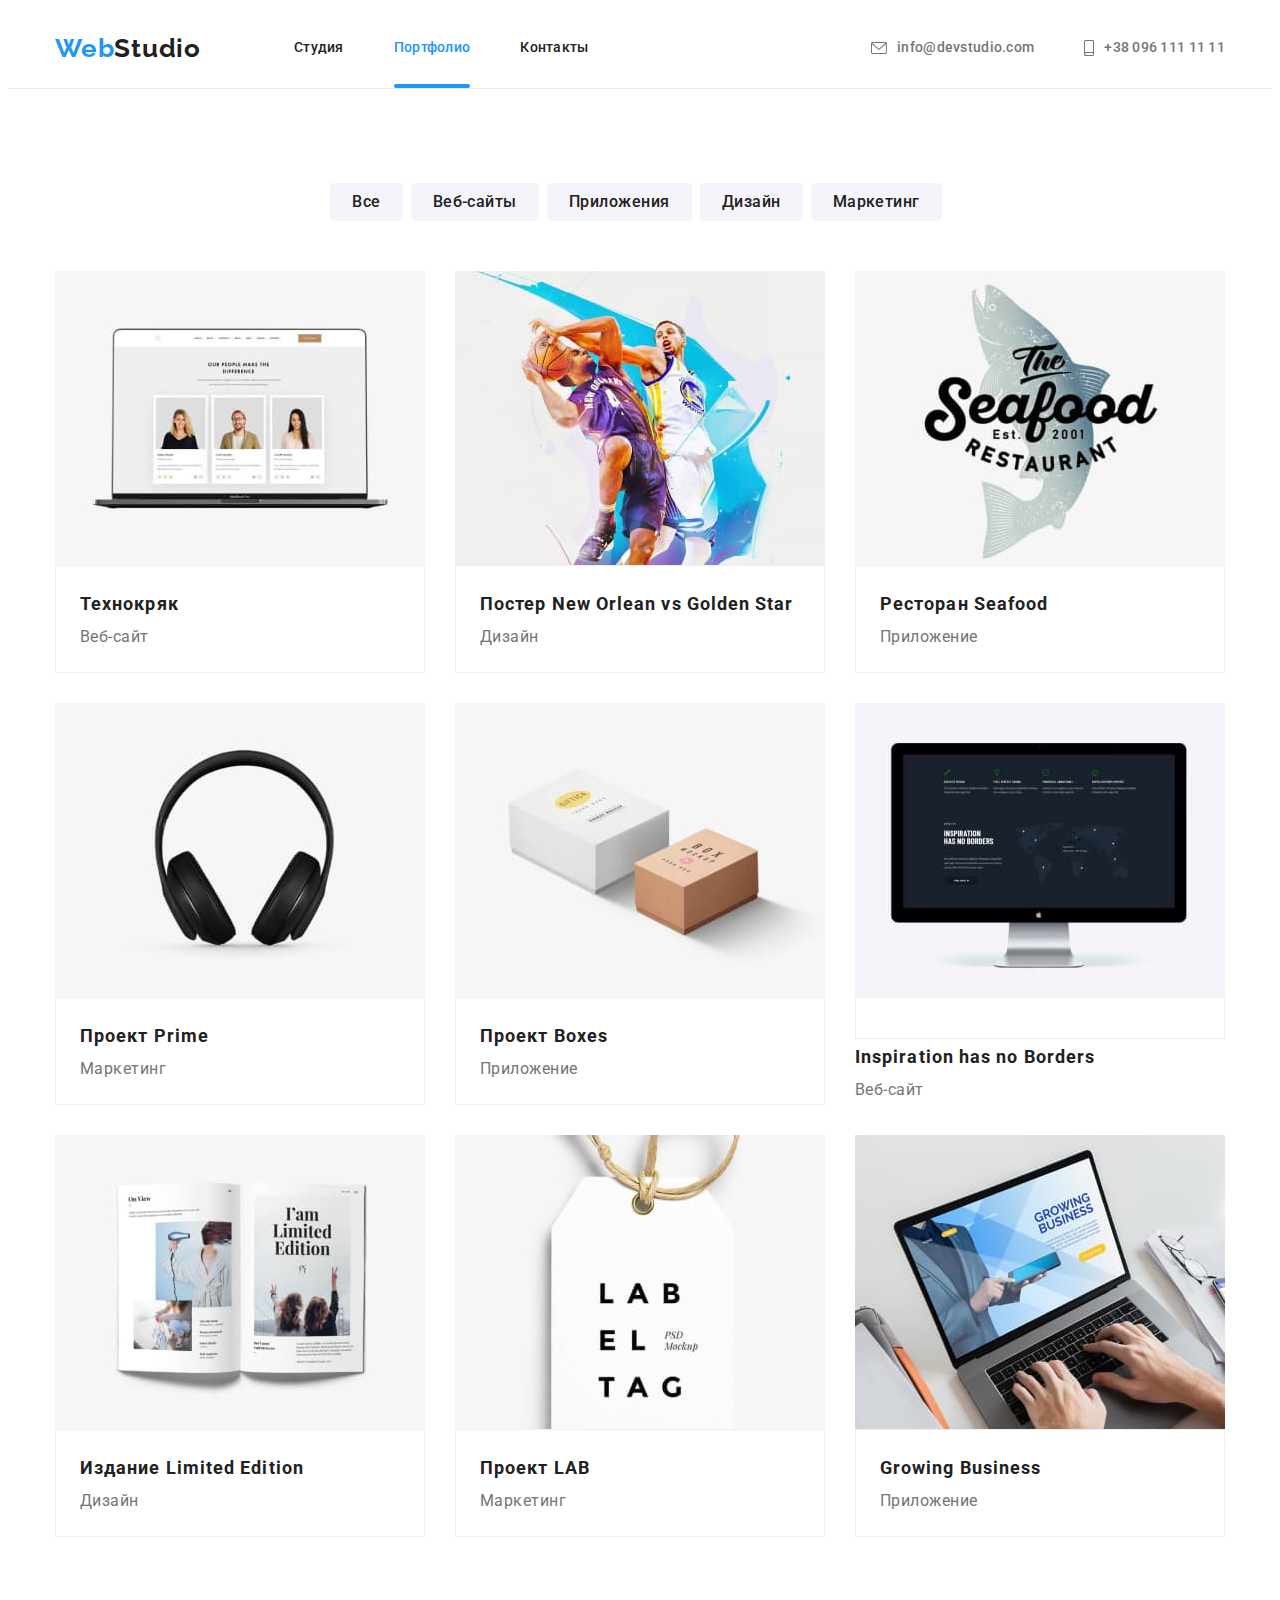
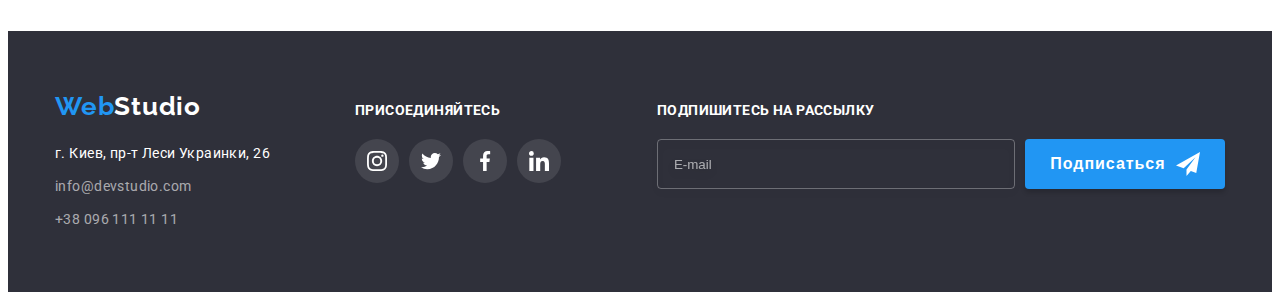
==== portfolio.html @ e2bab373 "Ht 7 created" ====
<!DOCTYPE html>
<html lang="ru">
  <head>
    <meta charset="UTF-8" />
    <meta http-equiv="X-UA-Compatible" content="IE=edge" />
    <meta name="viewport" content="width=device-width, initial-scale=1.0" />
    <link rel="preconnect" href="https://fonts.googleapis.com" />
    <link rel="preconnect" href="https://fonts.gstatic.com" crossorigin />
    <link rel="preconnect" href="https://fonts.googleapis.com">
    <link rel="preconnect" href="https://fonts.gstatic.com" crossorigin>
    <link href="https://fonts.googleapis.com/css2?family=Raleway:wght@400;700&family=Roboto:wght@400;500;700;900&display=swap" rel="stylesheet"
        />
    <title>Студия</title>
    <link rel="stylesheet" href="./css/styles.css">
  </head>

  <body>
  <!-- Header section -->
  <header class="header">
    <div class="container header-nav">
    <a href="/" lang="en" class="header-logo link"><span class="accent-text">Web</span>Studio</a>
    <nav> 
      <ul class="list nav-list">
        <li class="item"><a href="./index.html" class="link header-link">Студия</a></li>
        <li class="item"><a href="" class="link header-link current">Портфолио</a></li>
        <li class="item"><a href="" class="link header-link">Контакты</a></li>
      </ul>
    </nav>

    <ul class="list contact-list">
      <li class="item"><a href="mailto:info@devstudio.com" class="link tel-link">
        <svg class="contact-icon" width="16" height="12">
          <use href="./images/icons.svg#icon-envelope"></use>
        </svg>
        info@devstudio.com</a></li>
      <li class="item"><a href="tel:+380961111111" class="link tel-link">
        <svg class="contact-icon" width="10" height="16">
          <use href="./images/icons.svg#icon-smartphone"></use>
        </svg>  
        +38 096 111 11 11</a></li>
    </ul>
  </div>
  </header>


    <main>
 
    <!-- Projects section -->
    <section class="portfolio-section">
            
      <h2 class="visually-hidden">Projects</h2>  
      
      <div class="container buttons-container">
        <ul class="list buttons-list">
            <li><button type="button" class="btn filter-button">Все</button></li>
            <li><button type="button" class="btn filter-button">Веб-сайты</button></li>
            <li><button type="button" class="btn filter-button">Приложения</button></li>
            <li><button type="button" class="btn filter-button">Дизайн</button></li>
            <li><button type="button" class="btn filter-button">Маркетинг</button></li>
        </ul>
      </div>


    <div class="container projects-container">
        <ul class="list projects-list">

            <li class="project-item">
              <div class="project-cover-wrap">
                <img
                src="./images/img1-port.jpg"
                alt="Веб-сайт"
                width="370"/>
                <p class="project-cover-text">
                Ресурс предлагает комплексные предложения с разным уровнем функционала и сервисов. Все это позволит посетителю получить исчерпывающие сведения о компании или частном лице.
                </p>
              </div>
              <div class="project-text">
                <h3 class="project-name">Технокряк</h3>
                <p class="project-type">Веб-сайт</p>
              </div>
            </li>

            <li class="project-item">
              <div class="project-cover-wrap">
                <img
                src="./images/img2-port.jpg"
                alt="Дизайн"
                width="370"/>
                <p class="project-cover-text">
                  Ресурс предлагает комплексные предложения с разным уровнем функционала и сервисов. Все это позволит посетителю получить исчерпывающие сведения о компании или частном лице.
                  </p>
                </div>
                <div class="project-text">
                  <h3 class="project-name">Постер New Orlean vs Golden Star</h3>
                  <p class="project-type">Дизайн</p>
                </div>
              </li>


            <li class="project-item">
              <div class="project-cover-wrap">
                <img
                src="./images/img3-port.jpg"
                alt="Приложение"
                width="370"/>
                <p class="project-cover-text">
                  Ресурс предлагает комплексные предложения с разным уровнем функционала и сервисов. Все это позволит посетителю получить исчерпывающие сведения о компании или частном лице.
                  </p>
                </div>
                <div class="project-text">
                  <h3 class="project-name">Ресторан Seafood</h3>
                  <p class="project-type">Приложение</p>
                </div>
                
            </li>
            <li class="project-item">
              <div class="project-cover-wrap">
                <img
                src="./images/img4-port.jpg"
                alt="Маркетинг"
                width="370"/>
                <p class="project-cover-text">
                  Ресурс предлагает комплексные предложения с разным уровнем функционала и сервисов. Все это позволит посетителю получить исчерпывающие сведения о компании или частном лице.
                  </p>
                </div>
                <div class="project-text">
                  <h3 class="project-name">Проект Prime</h3>
                  <p class="project-type">Маркетинг</p>
                </div>
                
            </li>
            <li class="project-item">
              <div class="project-cover-wrap">
                <img
                src="./images/img5-port.jpg"
                alt="Приложение"
                width="370"/>
                <p class="project-cover-text">
                  Ресурс предлагает комплексные предложения с разным уровнем функционала и сервисов. Все это позволит посетителю получить исчерпывающие сведения о компании или частном лице.
                  </p>
                </div>
                <div class="project-text">
                  <h3 class="project-name">Проект Boxes</h3>
                  <p class="project-type">Приложение</p>
                </div>
                
            </li>

            <li class="project-item">
              <div class="project-cover-wrap">
                <img
                src="./images/img6-port.jpg"
                alt="Веб-сайт"
                width="370"/><div class="project-text">
                  <p class="project-cover-text">
                    Ресурс предлагает комплексные предложения с разным уровнем функционала и сервисов. Все это позволит посетителю получить исчерпывающие сведения о компании или частном лице.
                    </p>
                  </div>
                  <h3 class="project-name">Inspiration has no Borders</h3>
                  <p class="project-type">Веб-сайт</p>
                </div>
              
            </li>

            <li class="project-item">
              <div class="project-cover-wrap">
                <img
                src="./images/img7-port.jpg"
                alt="Дизайн"
                width="370"/>
                <p class="project-cover-text">
                  Ресурс предлагает комплексные предложения с разным уровнем функционала и сервисов. Все это позволит посетителю получить исчерпывающие сведения о компании или частном лице.
                  </p>
                </div>
                <div class="project-text">
                  <h3 class="project-name">Издание Limited Edition</h3>
                  <p class="project-type">Дизайн</p>
                </div>
               
            </li>

            <li class="project-item">
              <div class="project-cover-wrap">
                <img
                src="./images/img8-port.jpg"
                alt="Маркетинг"
                width="370"/>
                <p class="project-cover-text">
                  Ресурс предлагает комплексные предложения с разным уровнем функционала и сервисов. Все это позволит посетителю получить исчерпывающие сведения о компании или частном лице.
                  </p>
                </div>
                <div class="project-text">
                  <h3 class="project-name">Проект LAB</h3>
                  <p class="project-type">Маркетинг</p>
                </div>
                
            </li>

            <li class="project-item">
              <div class="project-cover-wrap">
                <img
                src="./images/img9-port.jpg"
                alt="Приложение"
                width="370"/>
                <p class="project-cover-text">
                  Ресурс предлагает комплексные предложения с разным уровнем функционала и сервисов. Все это позволит посетителю получить исчерпывающие сведения о компании или частном лице.
                  </p>
                </div>
                <div class="project-text">
                  <h3 class="project-name">Growing Business</h3>
                  <p class="project-type">Приложение</p>
                </div>
            </li>
        </ul>
      </div>

    </section>

    </main>

    <!-- Footer section -->
     
    <footer class="footer-section">
      <div class="container footer-container">

        <div class="footer-address">
          <a href="/" lang="en" class="footer-logo link"><span class="accent-text">Web</span>Studio</a>
          <address>
            <ul class="list">
              <li class="address-item">
                <a class="link"
                  href="https://goo.gl/maps/KtKULsSCK2TDFwCBA"
                  target="_blank"
                  rel="noopener noreferrer"
                  >г. Киев, пр-т Леси Украинки, 26</a
                >
              </li>
              <li class="address-item"><a class="link address-link" href="mailto:info@devstudio.com">info@devstudio.com</a></li>
              <li class="address-item"><a class="link address-link" href="tel:+380961111111">+38 096 111 11 11</a></li>
            </ul>
          </address>
        </div>

        <div class="footer-join">
          <h3 class="footer-small-title">присоединяйтесь</h3>
          <ul class="footer-soc-list list">
            <li class="footer-soc-item">
              <a class="footer-soc-link link" href="">
                <svg class="footer-soc-icon" width="20" height="20">
                  <use href="./images/icons.svg#icon-instagram-2"></use>
                </svg>
              </a>
            </li>

            <li class="footer-soc-item">
              <a class="footer-soc-link link" href="">
                <svg class="footer-soc-icon" width="20" height="20">
                  <use href="./images/icons.svg#icon-twitter-1"></use>
                </svg>
              </a>
            </li>

            <li class="footer-soc-item">
              <a class="footer-soc-link link" href="">
                <svg class="footer-soc-icon" width="20" height="20">
                  <use href="./images/icons.svg#icon-facebook-1"></use>
                </svg>
              </a>
            </li>

            <li class="footer-soc-item">
              <a class="footer-soc-link link" href="">
                <svg class="footer-soc-icon" width="20" height="20">
                  <use href="./images/icons.svg#icon-linkedin-1"></use>
                </svg>
              </a>
            </li>
          </ul>
        </div>

        <div class="footer-signup">
          <h3 class="footer-small-title">Подпишитесь на рассылку</h3>
          <div class="signup-block">
            <input type="email" name="email" class="signup-input" placeholder="E-mail"/>
            <button type="submit" class="signup-button btn">
              <span>Подписаться</span>
              <svg class="footer-send-icon" width="24" height="24">
                <use href="./images/icons.svg#icon-icon-send"></use>
              </svg>
            </button>
          </div>

        </div>
      </div>
    </footer>

  </body>
  
</html>
---- css/styles.css ----
:root {
  --primary-text-color: #757575;
  --primary-title-color: #212121;
  --accent-color: #2196f3;
  --accent-secondary-color: #188CE8;
  --white-color: #FFFFFF;
  --background-gray-color: #f5f4fa;
  --background-dark-color: #2f303a;
  --icons-color: #AFB1B8;
}

html {box-sizing: border-box;}

*, *::before, *::after {box-sizing: inherit;}

p,
h1,
h2,
h3,
h4,
h5,
h6 {
  margin: 0;
}

ul {
  margin: 0;
  padding-left: 0;
}

img {
  display: block;
  max-width: 100%;
  height: auto;
}

body {color: var(--primary-text-color);
      font-family: Roboto, sans-serif;}


.list {
  margin: 0;
  padding: 0;
  list-style: none;
}

.link {text-decoration: none;}

.btn {
  cursor: pointer;
  border: none;
}

.container {
  display: block;
  width: 1200px;
  padding-left: 15px;
  padding-right: 15px;
  margin: 0 auto;
 
}


/* Header section */

.header {
  display: flex;
  background-color: var(--white-color);
  padding-top: 0;
  padding-bottom: 0;
  align-items: center;
  border-bottom: 1px solid #ececec;

}

.header-logo {
  margin-right: 93px;
  font-family: 'Raleway', sans-serif;
  font-weight: 700;
  font-size: 26px;
  line-height: 1.19;
  letter-spacing: 0.03em;
  color: var(--primary-title-color);
}

.accent-text {
  color: var(--accent-color);
}

.header .container {
  display: flex;
  align-items: center;
  padding: 0 auto;
  ;
}

.nav-list, .contact-list {
  display: flex}

.nav-list .item:not(:last-child)  {
  margin-right: 50px;
}

.nav-list .link {
  display: block;
  padding-top: 32px;
  padding-bottom: 32px;
}

.contact-list .item:not(:last-child) {
  margin-right: 50px;
}

.contact-list {
  margin-left: auto;
}

.header-link,
.tel-link {

  font-weight: 500;
  font-size: 14px;
  line-height: 1.14;
  letter-spacing: 0.02em;
  transition: color 250ms cubic-bezier(0.4, 0, 0.2, 1);
}

.header-link {
  color: var(--primary-title-color)
}

.current {
  color: var(--accent-color);
  position: relative;
}

.current::after {
  content: '';
  position: absolute;
  left: 0;
  bottom: 0;
  display: block;
  width: 100%;
  height: 4px;
  border-radius: 2px;
  background-color: var(--accent-color);

}

.tel-link {
  display: flex;
  color: var(--primary-text-color);
  align-items: center;
  }


.contact-icon {
  margin-right: 10px;
  fill: currentColor;
}

.header-link:hover,
.header-link:focus,
.tel-link:hover,
.tel-link:focus {
  color: var(--accent-color);
  fill: var(--accent-color);
  }


/* Hero section */

.hero-section {
  display: block;
  align-items: center;
  height: 600px;
  margin: 0 auto;

}

.hero-container {
  padding-top: 200px;
  padding-bottom: 200px;
  text-align: center;
  margin: 0 auto;
  max-width: 1600px;
  height: 600px;
  background-color: var(--background-dark-color);
  background-image: linear-gradient(to right, rgba(47, 48, 58, 0.4), rgba(47, 48, 58, 0.4)), url("../images/img-hero.jpg");
  background-position: center;
  background-repeat: no-repeat;
  background-size: cover;
 }

.hero-title {
  display: inline-block;
  width: 696px;
  height: 120px;
  font-weight: 900;
  font-size: 44px;
  line-height: 1.36;
  text-align: center;
  letter-spacing: 0.06em;
  text-transform: uppercase;
  color: var(--white-color);
    }

.hero-button {
  display: block;
  border-radius: 4px;
  height: 50px;
  width: 200px;
  align-items: center;
  text-align: center;
  margin-top: 30px;
  margin-left: auto;
  margin-right: auto;
  font-family: inherit;
  font-weight: 700;
  font-size: 16px;
  line-height: 1.88;
  letter-spacing: 0.06em;
  color: var(--white-color);
  background-color: var(--accent-color);
  transition: background-color 300ms cubic-bezier(0.4, 0, 0.2, 1);
}

.hero-button:hover,
.hero-button:focus {
  background-color: var(--accent-secondary-color);
}

/* Features section */

.features-section {
  padding-top: 94px;
  padding-bottom: 94px;
}

.visually-hidden {
  position: absolute;
  white-space: nowrap;
  width: 1px;
  height: 1px;
  overflow: hidden;
  border: 0;
  padding: 0;
  clip: rect(0 0 0 0);
  clip-path: inset(50%);
  margin: -1px;
}

         
.features-list {
  display: flex;
  }

.features-item {
  display: block;
  width: 270px;
  padding: 0;
}

.features-item:not(:last-child) {
  margin-right: 30px;}

  .features-icon-frame {
    display: flex;
    height: 120px;
    justify-content: center;
    align-items: center;
    background-color: var(--background-gray-color);
    border-radius: 4px;
    margin-bottom: 30px;
    }

   .features-icon {
     display: flex}


.features-title {
  display: block;
  margin-bottom: 10px;
  font-weight: 700;
  font-size: 14px;
  line-height: 1.14;
  letter-spacing: 0.03em;
  text-transform: uppercase;
  color: var(--primary-title-color);
  }

.features-text {
  display: block;
  font-weight: 400;
  font-size: 14px;
  line-height: 1.71;
  letter-spacing: 0.03em;
}

/* Work section */

.work-section {
padding-bottom: 94px;
}

.section-title {
  display: block;
  margin-bottom: 50px;
  font-weight: 700;
  font-size: 36px;
  line-height: 1.17;
  text-align: center;
  letter-spacing: 0.03em;
  color: var(--primary-title-color);
  }

.works-list {
  display: flex;
}

.work-item {
  display: block;
  width: 370px;
position: relative;}

.work-item:not(:last-child) {
  margin-right: 30px;
}

.work-image {
  display: block;
}

.work-text {
  display: block;
  width: 100%;
  height: 70px;
  padding-top: 27px;
  text-align: center;
  background-color: rgba(47, 48, 58, 0.8);
  color: var(--white-color);
  font-weight: 700;
  font-size: 14px;
  line-height: 1.14;
  letter-spacing: 0.03em;
  text-transform: uppercase;
  position: absolute;
  bottom: 0;
  
}

/* Team section */

.team-section {
  padding-top: 94px;
  padding-bottom: 94px;
  background-color: var(--background-gray-color);
}

.team-section-title {
  display: block;
  margin-bottom: 50px;
}

.team-list {
  display: flex;
    }

.team-member {
  display: flex;
  flex-direction: column;
  width: 270px; 
  background-color: var(--white-color);
  box-shadow: 0px 1px 3px rgba(0, 0, 0, 0.12), 0px 1px 1px rgba(0, 0, 0, 0.14), 0px 2px 1px rgba(0, 0, 0, 0.2);
  border-radius: 0px 0px 4px 4px;
}

.team-member:not(:last-child) {
  margin-right: 30px;
}

.team-member-text {
  display: block;
  padding: 30px;
}

.name {
  margin-bottom: 10px;
  font-weight: 500;
  font-size: 16px;
  line-height: 1.19;
  text-align: center;
  letter-spacing: 0.03em;
  color: var(--primary-title-color);
  }

.job-title {
  font-weight: 400;
  font-size: 16px;
  line-height: 1.19;
  text-align: center;
  letter-spacing: 0.03em;
}

.team-soc-list {
  display: flex;
  justify-content: center;
  margin-top: 16px;
}

.team-soc-item + .team-soc-item {
  margin-left: 10px;
}

.team-soc-link {
  display: flex;
  align-items: center;
  justify-content: center;
  width: 44px;
  height: 44px;
  border-radius: 50%;
  background-color: transparent;
  fill: var(--icons-color);
  transition: fill 250ms cubic-bezier(0.4, 0, 0.2, 1), background-color 250ms cubic-bezier(0.4, 0, 0.2, 1);
}


.team-soc-link:hover,
.team-soc-link:focus {
background-color: var(--accent-color);
fill: var(--white-color);

}

/* Clients section */

.clients-section {
  padding-top: 94px;
  padding-bottom: 94px;
}

.clients-list {
  display: flex;
  justify-content: center;
  margin-top: 50px;}

.clients-item + .clients-item {
  margin-left: 30px;
}

.clients-link {
  display: flex;
  align-items: center;
  justify-content: center;
  width: 170px;
  height: 92px;
  border-radius: 4px;
  fill: var(--icons-color);
  border: 1px solid var(--icons-color);
  transition: fill 250ms cubic-bezier(0.4, 0, 0.2, 1), border-color 250ms cubic-bezier(0.4, 0, 0.2, 1);
}

.clients-link:hover,
.clients-link:focus {
  fill: var(--accent-color);
  border-color: var(--accent-color);
}



/* Footer section */

.footer-section {
  background-color: var(--background-dark-color);
}

.footer-container {
  display: flex;
  
}

.footer-address {
  padding-top: 60px;
  padding-bottom: 60px;
  display: block;
  width: 301px;
  margin: 0;
}

.footer-logo {
  display: block;
  margin-bottom: 20px;
  font-family: 'Raleway', sans-serif;
  font-weight: 700;
  font-size: 26px;
  line-height: 1.19;
  letter-spacing: 0.03em;
  color: var(--white-color);
  }

  .address-item .link
  {
    display: block;
    font-style: normal;
    font-weight: 400;
    font-size: 14px;
    line-height: 1.71;
    letter-spacing: 0.03em;
    color: var(--white-color);
  }

  .address-item .address-link {
    color: rgba(255, 255, 255, 0.6);
    transition: color 250ms cubic-bezier(0.4, 0, 0.2, 1);
  }

  .address-link:hover,
  .address-link:focus {
    color: var(--accent-color);
  }

  .address-item:not(:last-child) {
    margin-bottom: 9px;
  }

.footer-join {
  display: block;
  padding-top: 72px;
  width: 303px;
  margin: 0;
}

  .footer-small-title {
    margin-bottom: 20px;
    font-weight: 700;
    font-size: 14px;
    line-height: 1.14;
    letter-spacing: 0.03em;
    text-transform: uppercase;
    color: var(--white-color);
  }

.footer-soc-list {
  display: flex;
}

  .footer-soc-item + .footer-soc-item {
    margin-left: 10px;
  }

  .footer-soc-link {
    display: flex;
    align-items: center;
    justify-content: center;
    width: 44px;
    height: 44px;
    border-radius: 50%;
    background-color: rgba(255, 255, 255, 0.1);
    fill: var(--white-color);
    transition: background-color 250ms cubic-bezier(0.4, 0, 0.2, 1);
  }

  .footer-soc-link:hover,
  .footer-soc-link:focus {
    background-color: var(--accent-color);
  }

  .footer-signup {
    display: block;
    padding-top: 72px;
    width: 570px;
    margin: 0;
  }

  .signup-block {
    display: flex;
    width: 100%;

  }

  .signup-input {
    width: 358px;
    height: 50px;
    border: 1px solid rgba(255, 255, 255, 0.3);
    filter: drop-shadow(0px 4px 4px rgba(0, 0, 0, 0.15));
    border-radius: 4px;
    background-color: transparent;
    color:var(--white-color);
    padding-left: 16px;
  }

  .signup-input::placeholder {
    color:rgba(255, 255, 255, 0.6);
  }


  .signup-button {
    width: 200px;
    height: 50px;
    background-color: var(--accent-color);
    color: var(--white-color);
    font-weight: 700;
    font-size: 16px;
    line-height: 1.88;
    letter-spacing: 0.06em;
    box-shadow: 0px 4px 4px rgba(0, 0, 0, 0.15);
    border-radius: 4px;
    display: flex;
    align-items: center;
    justify-content: center;
    margin-left: 10px;
    transition: background-color 300ms cubic-bezier(0.4, 0, 0.2, 1);
    }

    .signup-button:hover,
    .signup-button:focus {
      background-color:var(--accent-secondary-color);
    }

   
  .footer-send-icon {
    fill: var(--white-color);
    display: inline-block;
    margin-left: 10px;
   
  }


  /* Portfolio page */

 /* Portfolio section */
 
 .portfolio-section {
   display: block;
   padding-top: 94px;
   padding-bottom: 94px;
    }

  .buttons-container {
    display: flex;
    align-items: center;
    margin-bottom: 50px;
    }

 .buttons-list {
   display: flex;
   align-items: center;
   margin: 0 auto;
 }
 
 .filter-button {
    display: block;
    margin: 0 8px 0 0;
    padding: 6px 22px;
    font-family: inherit;  
    font-weight: 500;
    font-size: 16px;
    line-height: 1.63;
    text-align: center;
    letter-spacing: 0.03em;
    color: var(--primary-title-color);
    background-color: var(--background-gray-color);
    border-radius: 4px;
    transition: color 250ms cubic-bezier(0.4, 0, 0.2, 1), background-color 250ms cubic-bezier(0.4, 0, 0.2, 1), box-shadow 250ms cubic-bezier(0.4, 0, 0.2, 1);

  }

  .filter-button:hover,
  .filter-button:focus {
    box-shadow: 0px 3px 1px rgba(0, 0, 0, 0.1), 0px 1px 2px rgba(0, 0, 0, 0.08), 0px 2px 2px rgba(0, 0, 0, 0.12);
    color: var(--white-color);
    background-color: var(--accent-color);
    }
  
  .projects-list {
    display: flex;
    flex-wrap: wrap;
    }

  .project-item {
    display: block;
    width: 370px;
    margin-right: 30px;
    margin-bottom: 30px;
    transition: box-shadow 250ms cubic-bezier(0.4, 0, 0.2, 1);
    }
    
    .project-cover-wrap {
      position: relative;
      overflow: hidden;
    }

   .project-cover-text {
     position: absolute;
     height: 100%;
     width: 100%;
     left: 0;
     top: 0;
     padding: 63px 24px;
     font-weight: 400;
     font-size: 18px;
     line-height: 1.56;
     letter-spacing: 0.03em;
     color: var(--white-color);
     background-color:rgba(33, 150, 243, 0.9);
     transform: translateY(100%);
     transition: transform 250ms cubic-bezier(0.4, 0, 0.2, 1);

   }

   .project-item:hover .project-cover-text {
    transform: translateY(0%);
   }

  .project-item:hover {
      box-shadow: 0px 1px 1px rgba(0, 0, 0, 0.12), 0px 4px 4px rgba(0, 0, 0, 0.06), 1px 4px 6px rgba(0, 0, 0, 0.16);}

  .project-text {
    display: block;
    border: 1px solid #EEEEEE;
    padding: 20px 24px;
  }

  .project-item:nth-child(3n) {
    margin-right: 0;
  }

  .project-item:nth-last-child(-n+3) {
    margin-bottom: 0;
  }

  .project-name {
    font-weight: 700;
    font-size: 18px;
    line-height: 2;
    letter-spacing: 0.06em;
    color: var(--primary-title-color) 
  }
  .project-type {
    font-weight: 400;
    font-size: 16px;
    line-height: 1.88;
    letter-spacing: 0.03em;}


    /* Modal window */

  .backdrop {
    position: fixed;
    background-color: rgba(0, 0, 0, 0.2);
    top: 0;
    width: 100%;
    height: 100%;
    transition: opacity 1000ms, visibility 1000ms;
  }

  .modal {
    position: absolute;
    top: 50%;
    left: 50%;
    transform: scale(1) translate(-50%, -50%);
    width: 528px;
    height: 581px;
    background-color: #fff;
    box-shadow: 0px 1px 3px rgba(0, 0, 0, 0.12), 0px 1px 1px rgba(0, 0, 0, 0.14), 0px 2px 1px rgba(0, 0, 0, 0.2);
    border-radius: 4px;
    transition: transform 1000ms cubic-bezier(0.4, 0, 0.2, 1); 
    padding: 40px;
    }

  .backdrop.is-hidden .modal {
    transform: translate(-50%, -50%) scale(1.5);
    }
  

.modal-close {
  display: flex;
  align-items: center;
  justify-content: center;
  position: absolute;
  top: 8px;
  right: 8px;
  width: 30px;
  height: 30px;
  border-radius: 50%;
  background-color: transparent;
  border: 1px solid rgba(0, 0, 0, 0.1);
  }

  .is-hidden {
    opacity: 0;
    pointer-events: none;
    visibility: hidden;
    position: absolute;
    
  }
      
    /* Form */

    .form {
      margin-top: 12px;
    }

    .form-title {
      font-weight: 700;
      font-size: 20px;
      line-height: 1.15x;
      text-align: center;
      letter-spacing: 0.03em;
      color: var(--primary-title-color);
    }
    .form-field {
      margin: 0 0 10px 0;
    }

    .form-label {

      font-weight: 400;
      font-size: 12px;
      line-height: 1.17;
      letter-spacing: 0.01em;
      color: var(--primary-text-color);}


    .form-input {
      width: 100%;
      height: 40px;
      border: 1px solid rgba(33, 33, 33, 0.2);
      border-radius: 4px;
      background-color: transparent;
      padding-left: 42px;
      color: #212121;
      outline: none;
      transition: border-color 300ms cubic-bezier(0.4, 0, 0.2, 1)
      }
    
    .input-wrap {
      position: relative;;
      margin-top: 4px;
    }

    .input-icon {
      position: absolute;
      left: 12px;
      top: 50%;
      transform: translateY(-50%);
      fill: #212121;
      transition: fill 300ms cubic-bezier(0.4, 0, 0.2, 1);
    }

    .form-input:focus + .input-icon {
      fill: var(--accent-color);
    }

    .form-input:focus {
      border-color: var(--accent-color);
    }

    .form-comment-box {
      width: 100%;
      height: 120px;
      padding: 12px;
      border: 1px solid rgba(33, 33, 33, 0.2);
      border-radius: 4px;
      resize: none;
      outline: none;
      transition: border-color 300ms cubic-bezier(0.4, 0, 0.2, 1);
    }

    .form-comment-box::placeholder {
      font-weight: 400;
      font-size: 14px;
      line-height: 1.14x;
      letter-spacing: 0.01em;
      color: rgba(117, 117, 117, 0.5);
  }

  .form-comment-box:focus {
    border-color: var(--accent-color);
  }


  .check-icon {
    display: inline-block;
    margin-left: 12px;
    margin-right: 8px;
    width: 16px;
    height: 15px;
    background-color: transparent;
    fill: transparent;
    border: 2px solid #212121;
    border-radius: 2px;
    transition: fill 300ms cubic-bezier(0.4, 0, 0.2, 1), 
                background-color 300ms cubic-bezier(0.4, 0, 0.2, 1);
    
  }

  .hidden-check:checked + .form-agreement .check-icon {
    border: none;
    background-color: var(--accent-color);
    fill: var(--white-color);
  }


.form-agreement {
  display: block;
  font-weight: 400;
  font-size: 14px;
  line-height: 1.71;  
  letter-spacing: 0.03em;
  margin-top: 20px;
  margin-bottom: 0;
  }
  .agreement-text-accent {
    color: var(--accent-color);
    text-decoration: underline;

  }

  .send-button {
    width: 200px;
    height: 50px;
    background-color: var(--accent-color);
    color: var(--white-color);
    font-weight: 700;
    font-size: 16px;
    line-height: 1.88;
    letter-spacing: 0.06em;
    box-shadow: 0px 4px 4px rgba(0, 0, 0, 0.15);
    border-radius: 4px;
    display: block;
    align-items: center;
    text-align: center;
    margin: 20px auto 0;
    transition: background-color 300ms cubic-bezier(0.4, 0, 0.2, 1);
  }

  .send-button:hover,
  .send-button:focus {
    background-color: var(--accent-secondary-color);
  }
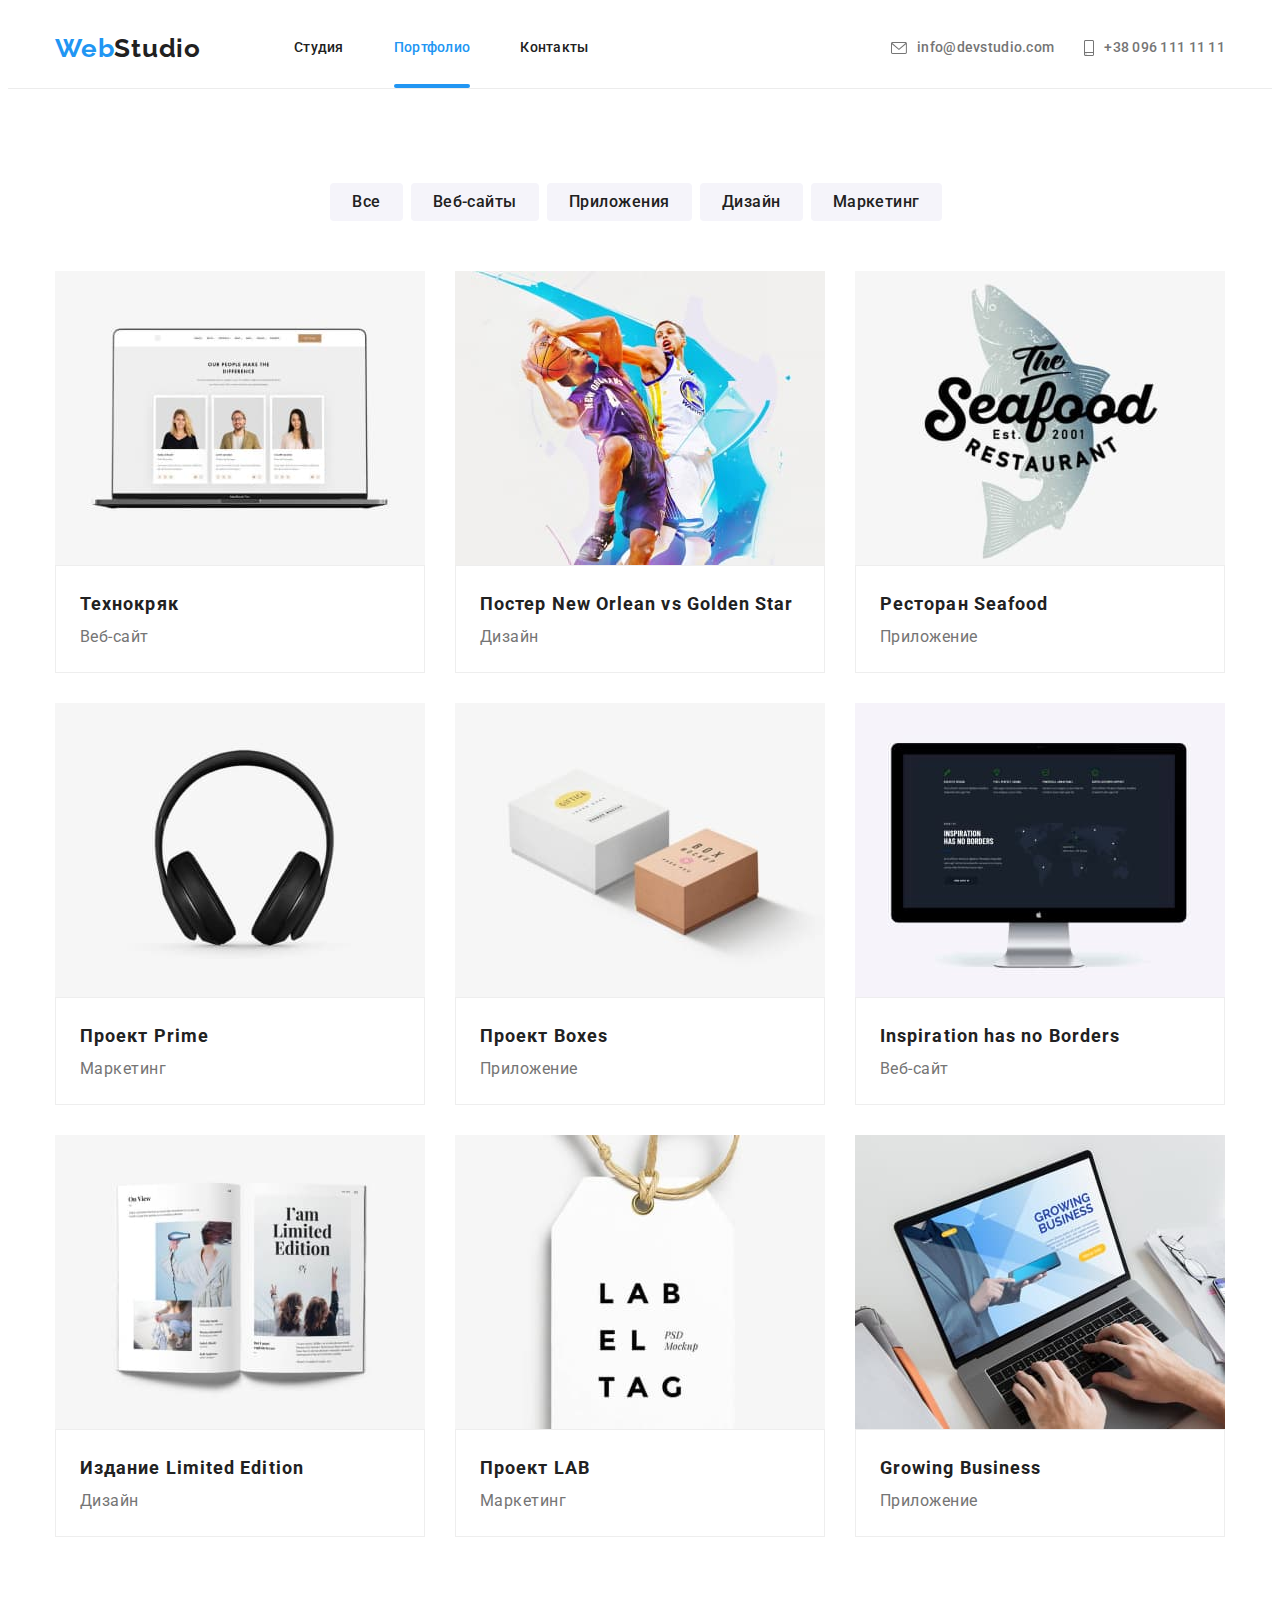
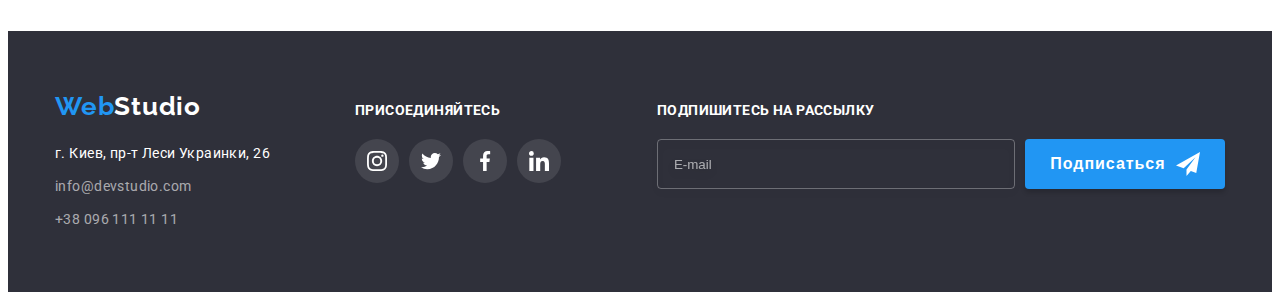
==== commit 7074d674: "bem" ====
--- a/portfolio.html
+++ b/portfolio.html
@@ -17,32 +17,33 @@
   <body>
   <!-- Header section -->
   <header class="header">
-    <div class="container header-nav">
-    <a href="/" lang="en" class="header-logo link"><span class="accent-text">Web</span>Studio</a>
-    <nav> 
-      <ul class="list nav-list">
-        <li class="item"><a href="./index.html" class="link header-link">Студия</a></li>
-        <li class="item"><a href="" class="link header-link current">Портфолио</a></li>
-        <li class="item"><a href="" class="link header-link">Контакты</a></li>
+    <nav class="container header__container">
+      <a href="/" lang="en" class="link logo header__logo"><span class="accent-text">Web</span>Studio</a>
+      
+      <ul class="list header-list header-menu">
+        <li class="header-menu__item"><a href="./index.html" class="link header-list__link header-menu__link">Студия</a></li>
+        <li class="header-menu__item"><a href="" class="link header-list__link header-menu__link header-menu--current">Портфолио</a></li>
+        <li class="header-menu__item"><a href="" class="link header-list__link header-menu__link">Контакты</a></li>
       </ul>
-    </nav>
-
-    <ul class="list contact-list">
-      <li class="item"><a href="mailto:info@devstudio.com" class="link tel-link">
-        <svg class="contact-icon" width="16" height="12">
-          <use href="./images/icons.svg#icon-envelope"></use>
-        </svg>
-        info@devstudio.com</a></li>
-      <li class="item"><a href="tel:+380961111111" class="link tel-link">
-        <svg class="contact-icon" width="10" height="16">
-          <use href="./images/icons.svg#icon-smartphone"></use>
-        </svg>  
-        +38 096 111 11 11</a></li>
-    </ul>
-  </div>
+      
+      
+      <ul class="list header-list header-contacts">
+        <li class="header-contacts__item"><a href="mailto:info@devstudio.com" class="link header-list__link header-contacts__link">
+          <svg class="header-contacts__icon" width="16" height="12">
+            <use href="./images/icons.svg#icon-envelope"></use>
+          </svg>
+          info@devstudio.com</a></li>
+        <li class="header-contacts__item"><a href="tel:+380961111111" class="link header-list__link header-contacts__link">
+          <svg class="header-contacts__icon" width="10" height="16">
+            <use href="./images/icons.svg#icon-smartphone"></use>
+          </svg>  
+          +38 096 111 11 11</a></li>
+      </ul>
+      
+      </nav>
   </header>
 
-
+  
     <main>
  
     <!-- Projects section -->
@@ -50,165 +51,169 @@
             
       <h2 class="visually-hidden">Projects</h2>  
       
-      <div class="container buttons-container">
-        <ul class="list buttons-list">
-            <li><button type="button" class="btn filter-button">Все</button></li>
-            <li><button type="button" class="btn filter-button">Веб-сайты</button></li>
-            <li><button type="button" class="btn filter-button">Приложения</button></li>
-            <li><button type="button" class="btn filter-button">Дизайн</button></li>
-            <li><button type="button" class="btn filter-button">Маркетинг</button></li>
+      <div class="container filter">
+        <ul class="list filter__buttons-list">
+            <li><button type="button" class="btn filter__button">Все</button></li>
+            <li><button type="button" class="btn filter__button">Веб-сайты</button></li>
+            <li><button type="button" class="btn filter__button">Приложения</button></li>
+            <li><button type="button" class="btn filter__button">Дизайн</button></li>
+            <li><button type="button" class="btn filter__button">Маркетинг</button></li>
         </ul>
       </div>
 
 
-    <div class="container projects-container">
-        <ul class="list projects-list">
-
-            <li class="project-item">
-              <div class="project-cover-wrap">
+    <div class="container projects">
+        <ul class="list projects__list">
+
+            <li class="projects__item">
+              <div class="projects__cover-wrap">
                 <img
                 src="./images/img1-port.jpg"
                 alt="Веб-сайт"
                 width="370"/>
-                <p class="project-cover-text">
-                Ресурс предлагает комплексные предложения с разным уровнем функционала и сервисов. Все это позволит посетителю получить исчерпывающие сведения о компании или частном лице.
-                </p>
-              </div>
-              <div class="project-text">
-                <h3 class="project-name">Технокряк</h3>
-                <p class="project-type">Веб-сайт</p>
-              </div>
-            </li>
-
-            <li class="project-item">
-              <div class="project-cover-wrap">
+                <p class="projects__cover-text">
+                Ресурс предлагает комплексные предложения с разным уровнем функционала и сервисов. Все это позволит посетителю получить исчерпывающие сведения о компании или частном лице.
+                </p>
+              </div>
+              <div class="projects__text">
+                <h3 class="projects__name">Технокряк</h3>
+                <p class="projects__type">Веб-сайт</p>
+              </div>
+            </li>
+
+            <li class="projects__item">
+              <div class="projects__cover-wrap">
                 <img
                 src="./images/img2-port.jpg"
+                alt="Веб-сайт"
+                width="370"/>
+                <p class="projects__cover-text">
+                Ресурс предлагает комплексные предложения с разным уровнем функционала и сервисов. Все это позволит посетителю получить исчерпывающие сведения о компании или частном лице.
+                </p>
+              </div>
+              <div class="projects__text">
+                <h3 class="projects__name">Постер New Orlean vs Golden Star</h3>
+                <p class="projects__type">Дизайн</p>
+              </div>
+            </li>
+
+
+
+            <li class="projects__item">
+              <div class="projects__cover-wrap">
+                <img
+                src="./images/img3-port.jpg"
+                alt="Веб-сайт"
+                width="370"/>
+                <p class="projects__cover-text">
+                Ресурс предлагает комплексные предложения с разным уровнем функционала и сервисов. Все это позволит посетителю получить исчерпывающие сведения о компании или частном лице.
+                </p>
+              </div>
+              <div class="projects__text">
+                <h3 class="projects__name">Ресторан Seafood</h3>
+                <p class="projects__type">Приложение</p>
+              </div>
+            </li>
+
+            <li class="projects__item">
+              <div class="projects__cover-wrap">
+                <img
+                src="./images/img4-port.jpg"
+                alt="Веб-сайт"
+                width="370"/>
+                <p class="projects__cover-text">
+                Ресурс предлагает комплексные предложения с разным уровнем функционала и сервисов. Все это позволит посетителю получить исчерпывающие сведения о компании или частном лице.
+                </p>
+              </div>
+              <div class="projects__text">
+                <h3 class="projects__name">Проект Prime</h3>
+                <p class="projects__type">Маркетинг</p>
+              </div>
+            </li>
+
+          
+            <li class="projects__item">
+              <div class="projects__cover-wrap">
+                <img
+                src="./images/img5-port.jpg"
+                alt="Веб-сайт"
+                width="370"/>
+                <p class="projects__cover-text">
+                Ресурс предлагает комплексные предложения с разным уровнем функционала и сервисов. Все это позволит посетителю получить исчерпывающие сведения о компании или частном лице.
+                </p>
+              </div>
+              <div class="projects__text">
+                <h3 class="projects__name">Проект Boxes</h3>
+                <p class="projects__type">Приложение</p>
+              </div>
+            </li>
+                         
+             
+
+            <li class="projects__item">
+              <div class="projects__cover-wrap">
+                <img
+                src="./images/img6-port.jpg"
+                alt="Веб-сайт"
+                width="370"/>
+                <p class="projects__cover-text">
+                Ресурс предлагает комплексные предложения с разным уровнем функционала и сервисов. Все это позволит посетителю получить исчерпывающие сведения о компании или частном лице.
+                </p>
+              </div>
+              <div class="projects__text">
+                <h3 class="projects__name">Inspiration has no Borders</h3>
+                <p class="projects__type">Веб-сайт</p>
+              </div>
+            </li>
+
+            
+            <li class="projects__item">
+              <div class="projects__cover-wrap">
+                <img
+                src="./images/img7-port.jpg"
                 alt="Дизайн"
                 width="370"/>
-                <p class="project-cover-text">
+                <p class="projects__cover-text">
                   Ресурс предлагает комплексные предложения с разным уровнем функционала и сервисов. Все это позволит посетителю получить исчерпывающие сведения о компании или частном лице.
                   </p>
                 </div>
-                <div class="project-text">
-                  <h3 class="project-name">Постер New Orlean vs Golden Star</h3>
-                  <p class="project-type">Дизайн</p>
-                </div>
-              </li>
-
-
-            <li class="project-item">
-              <div class="project-cover-wrap">
-                <img
-                src="./images/img3-port.jpg"
-                alt="Приложение"
-                width="370"/>
-                <p class="project-cover-text">
+                <div class="projects__text">
+                  <h3 class="projects__name">Издание Limited Edition</h3>
+                  <p class="projects__type">Дизайн</p>
+                </div>
+                
+            </li>
+
+            <li class="projects__item">
+              <div class="projects__cover-wrap">
+                <img
+                src="./images/img8-port.jpg"
+                alt="Маркетинг"
+                width="370"/>
+                <p class="projects__cover-text">
                   Ресурс предлагает комплексные предложения с разным уровнем функционала и сервисов. Все это позволит посетителю получить исчерпывающие сведения о компании или частном лице.
                   </p>
                 </div>
-                <div class="project-text">
-                  <h3 class="project-name">Ресторан Seafood</h3>
-                  <p class="project-type">Приложение</p>
+                <div class="projects__text">
+                  <h3 class="projects__name">Проект LAB</h3>
+                  <p class="projects__type">Маркетинг</p>
                 </div>
                 
             </li>
-            <li class="project-item">
-              <div class="project-cover-wrap">
-                <img
-                src="./images/img4-port.jpg"
-                alt="Маркетинг"
-                width="370"/>
-                <p class="project-cover-text">
+
+            <li class="projects__item">
+              <div class="projects__cover-wrap">
+                <img
+                src="./images/img9-port.jpg"
+                alt="Приложение"
+                width="370"/>
+                <p class="projects__cover-text">
                   Ресурс предлагает комплексные предложения с разным уровнем функционала и сервисов. Все это позволит посетителю получить исчерпывающие сведения о компании или частном лице.
                   </p>
                 </div>
-                <div class="project-text">
-                  <h3 class="project-name">Проект Prime</h3>
-                  <p class="project-type">Маркетинг</p>
-                </div>
-                
-            </li>
-            <li class="project-item">
-              <div class="project-cover-wrap">
-                <img
-                src="./images/img5-port.jpg"
-                alt="Приложение"
-                width="370"/>
-                <p class="project-cover-text">
-                  Ресурс предлагает комплексные предложения с разным уровнем функционала и сервисов. Все это позволит посетителю получить исчерпывающие сведения о компании или частном лице.
-                  </p>
-                </div>
-                <div class="project-text">
-                  <h3 class="project-name">Проект Boxes</h3>
-                  <p class="project-type">Приложение</p>
-                </div>
-                
-            </li>
-
-            <li class="project-item">
-              <div class="project-cover-wrap">
-                <img
-                src="./images/img6-port.jpg"
-                alt="Веб-сайт"
-                width="370"/><div class="project-text">
-                  <p class="project-cover-text">
-                    Ресурс предлагает комплексные предложения с разным уровнем функционала и сервисов. Все это позволит посетителю получить исчерпывающие сведения о компании или частном лице.
-                    </p>
-                  </div>
-                  <h3 class="project-name">Inspiration has no Borders</h3>
-                  <p class="project-type">Веб-сайт</p>
-                </div>
-              
-            </li>
-
-            <li class="project-item">
-              <div class="project-cover-wrap">
-                <img
-                src="./images/img7-port.jpg"
-                alt="Дизайн"
-                width="370"/>
-                <p class="project-cover-text">
-                  Ресурс предлагает комплексные предложения с разным уровнем функционала и сервисов. Все это позволит посетителю получить исчерпывающие сведения о компании или частном лице.
-                  </p>
-                </div>
-                <div class="project-text">
-                  <h3 class="project-name">Издание Limited Edition</h3>
-                  <p class="project-type">Дизайн</p>
-                </div>
-               
-            </li>
-
-            <li class="project-item">
-              <div class="project-cover-wrap">
-                <img
-                src="./images/img8-port.jpg"
-                alt="Маркетинг"
-                width="370"/>
-                <p class="project-cover-text">
-                  Ресурс предлагает комплексные предложения с разным уровнем функционала и сервисов. Все это позволит посетителю получить исчерпывающие сведения о компании или частном лице.
-                  </p>
-                </div>
-                <div class="project-text">
-                  <h3 class="project-name">Проект LAB</h3>
-                  <p class="project-type">Маркетинг</p>
-                </div>
-                
-            </li>
-
-            <li class="project-item">
-              <div class="project-cover-wrap">
-                <img
-                src="./images/img9-port.jpg"
-                alt="Приложение"
-                width="370"/>
-                <p class="project-cover-text">
-                  Ресурс предлагает комплексные предложения с разным уровнем функционала и сервисов. Все это позволит посетителю получить исчерпывающие сведения о компании или частном лице.
-                  </p>
-                </div>
-                <div class="project-text">
-                  <h3 class="project-name">Growing Business</h3>
-                  <p class="project-type">Приложение</p>
+                <div class="projects__text">
+                  <h3 class="projects__name">Growing Business</h3>
+                  <p class="projects__type">Приложение</p>
                 </div>
             </li>
         </ul>
@@ -220,57 +225,58 @@
 
     <!-- Footer section -->
      
-    <footer class="footer-section">
-      <div class="container footer-container">
-
-        <div class="footer-address">
-          <a href="/" lang="en" class="footer-logo link"><span class="accent-text">Web</span>Studio</a>
+    <footer class="footer">
+      <div class="container footer__container">
+
+        <div class="footer__address">
+          <a href="/" lang="en" class="logo footer__logo link"><span class="accent-text">Web</span>Studio</a>
           <address>
             <ul class="list">
-              <li class="address-item">
-                <a class="link"
+              <li class="footer__address-item">
+                <a class="link footer__address-link footer__address-link--street-address"
                   href="https://goo.gl/maps/KtKULsSCK2TDFwCBA"
                   target="_blank"
                   rel="noopener noreferrer"
                   >г. Киев, пр-т Леси Украинки, 26</a
                 >
               </li>
-              <li class="address-item"><a class="link address-link" href="mailto:info@devstudio.com">info@devstudio.com</a></li>
-              <li class="address-item"><a class="link address-link" href="tel:+380961111111">+38 096 111 11 11</a></li>
+              <li class="footer__address-item"><a class="link footer__address-link footer__address-link--contact" href="mailto:info@devstudio.com">info@devstudio.com</a></li>
+              <li class="footer__address-item"><a class="link footer__address-link footer__address-link--contact" href="tel:+380961111111">+38 096 111 11 11</a></li>
             </ul>
           </address>
         </div>
 
         <div class="footer-join">
           <h3 class="footer-small-title">присоединяйтесь</h3>
-          <ul class="footer-soc-list list">
-            <li class="footer-soc-item">
-              <a class="footer-soc-link link" href="">
-                <svg class="footer-soc-icon" width="20" height="20">
+
+          <ul class="list social-list footer__social-list">
+            <li class="social-item footer__social-item">
+              <a class="link social-link footer__social-link" href="">
+                <svg class="footer__social-icon" width="20" height="20">
                   <use href="./images/icons.svg#icon-instagram-2"></use>
                 </svg>
               </a>
             </li>
 
-            <li class="footer-soc-item">
-              <a class="footer-soc-link link" href="">
-                <svg class="footer-soc-icon" width="20" height="20">
+            <li class="social-item footer__social-item">
+              <a class="link social-link footer__social-link" href="">
+                <svg class="footer__social-icon" width="20" height="20">
                   <use href="./images/icons.svg#icon-twitter-1"></use>
                 </svg>
               </a>
             </li>
 
-            <li class="footer-soc-item">
-              <a class="footer-soc-link link" href="">
-                <svg class="footer-soc-icon" width="20" height="20">
+            <li class="social-item footer__social-item">
+              <a class="link social-link footer__social-link" href="">
+                <svg class="footer__social-icon" width="20" height="20">
                   <use href="./images/icons.svg#icon-facebook-1"></use>
                 </svg>
               </a>
             </li>
 
-            <li class="footer-soc-item">
-              <a class="footer-soc-link link" href="">
-                <svg class="footer-soc-icon" width="20" height="20">
+            <li class="social-item footer__social-item">
+              <a class="link social-link footer__social-link" href="">
+                <svg class="footer__social-icon" width="20" height="20">
                   <use href="./images/icons.svg#icon-linkedin-1"></use>
                 </svg>
               </a>
@@ -282,7 +288,7 @@
           <h3 class="footer-small-title">Подпишитесь на рассылку</h3>
           <div class="signup-block">
             <input type="email" name="email" class="signup-input" placeholder="E-mail"/>
-            <button type="submit" class="signup-button btn">
+            <button type="submit" class="signup-button button btn">
               <span>Подписаться</span>
               <svg class="footer-send-icon" width="24" height="24">
                 <use href="./images/icons.svg#icon-icon-send"></use>
--- a/css/styles.css
+++ b/css/styles.css
@@ -34,8 +34,10 @@
   height: auto;
 }
 
-body {color: var(--primary-text-color);
-      font-family: Roboto, sans-serif;}
+body {
+  color: var(--primary-text-color);
+  font-family: Roboto, sans-serif;
+}
 
 
 .list {
@@ -44,7 +46,9 @@
   list-style: none;
 }
 
-.link {text-decoration: none;}
+.link {
+  text-decoration: none;
+}
 
 .btn {
   cursor: pointer;
@@ -57,7 +61,7 @@
   padding-left: 15px;
   padding-right: 15px;
   margin: 0 auto;
- 
+
 }
 
 
@@ -66,58 +70,71 @@
 .header {
   display: flex;
   background-color: var(--white-color);
-  padding-top: 0;
-  padding-bottom: 0;
   align-items: center;
   border-bottom: 1px solid #ececec;
-
-}
-
-.header-logo {
-  margin-right: 93px;
+}
+
+.header__container {
+  display: flex;
+  align-items: center;
+}
+
+/* --------------------------------- */
+
+.logo {
+  display: block;
   font-family: 'Raleway', sans-serif;
   font-weight: 700;
   font-size: 26px;
   line-height: 1.19;
   letter-spacing: 0.03em;
+}
+
+.header__logo {
+  margin-left: 0;
+  margin-right: 93px;
+  padding: 0;
   color: var(--primary-title-color);
 }
 
 .accent-text {
   color: var(--accent-color);
 }
-
-.header .container {
-  display: flex;
-  align-items: center;
-  padding: 0 auto;
-  ;
-}
-
-.nav-list, .contact-list {
-  display: flex}
-
-.nav-list .item:not(:last-child)  {
+/* --------------------------------- */
+
+.header-list {
+  display: flex;
+}
+
+.header-menu__item:not(:last-child)  {
   margin-right: 50px;
 }
 
-.nav-list .link {
+.header-menu__link {
   display: block;
   padding-top: 32px;
   padding-bottom: 32px;
-}
-
-.contact-list .item:not(:last-child) {
-  margin-right: 50px;
-}
-
-.contact-list {
-  margin-left: auto;
-}
-
-.header-link,
-.tel-link {
-
+  color: var(--primary-title-color);
+}
+
+.header-menu--current {
+  color: var(--accent-color);
+  position: relative;
+}
+
+.header-menu--current::after {
+  content: '';
+  position: absolute;
+  left: 0;
+  bottom: 0;
+  display: block;
+  width: 100%;
+  height: 4px;
+  border-radius: 2px;
+  background-color: var(--accent-color);
+}
+
+.header-list__link {
   font-weight: 500;
   font-size: 14px;
   line-height: 1.14;
@@ -125,44 +142,31 @@
   transition: color 250ms cubic-bezier(0.4, 0, 0.2, 1);
 }
 
-.header-link {
-  color: var(--primary-title-color)
-}
-
-.current {
-  color: var(--accent-color);
-  position: relative;
-}
-
-.current::after {
-  content: '';
-  position: absolute;
-  left: 0;
-  bottom: 0;
-  display: block;
-  width: 100%;
-  height: 4px;
-  border-radius: 2px;
-  background-color: var(--accent-color);
-
-}
-
-.tel-link {
+/* --------------------------------- */
+
+.header-contacts {
+  margin-right: 0;
+  margin-left: auto;
+}
+
+.header-contacts__item:not(:last-child) {
+  margin-right: 30px;
+}
+
+.header-contacts__link {
   display: flex;
   color: var(--primary-text-color);
   align-items: center;
   }
 
 
-.contact-icon {
+.header-contacts__icon {
   margin-right: 10px;
   fill: currentColor;
 }
 
-.header-link:hover,
-.header-link:focus,
-.tel-link:hover,
-.tel-link:focus {
+.header-list__link:hover,
+.header-list__link:focus {
   color: var(--accent-color);
   fill: var(--accent-color);
   }
@@ -170,15 +174,7 @@
 
 /* Hero section */
 
-.hero-section {
-  display: block;
-  align-items: center;
-  height: 600px;
-  margin: 0 auto;
-
-}
-
-.hero-container {
+.hero__container {
   padding-top: 200px;
   padding-bottom: 200px;
   text-align: center;
@@ -192,7 +188,7 @@
   background-size: cover;
  }
 
-.hero-title {
+.hero__title {
   display: inline-block;
   width: 696px;
   height: 120px;
@@ -205,34 +201,37 @@
   color: var(--white-color);
     }
 
-.hero-button {
-  display: block;
+
+.button {
+  display: flex;
+  align-items: center;
+  justify-content: center;
   border-radius: 4px;
   height: 50px;
   width: 200px;
-  align-items: center;
-  text-align: center;
-  margin-top: 30px;
-  margin-left: auto;
-  margin-right: auto;
-  font-family: inherit;
   font-weight: 700;
   font-size: 16px;
   line-height: 1.88;
   letter-spacing: 0.06em;
   color: var(--white-color);
   background-color: var(--accent-color);
+  box-shadow: 0px 4px 4px rgba(0, 0, 0, 0.15);
   transition: background-color 300ms cubic-bezier(0.4, 0, 0.2, 1);
 }
 
-.hero-button:hover,
-.hero-button:focus {
+.button:hover,
+.button:focus {
   background-color: var(--accent-secondary-color);
 }
 
-/* Features section */
-
-.features-section {
+.hero__button {
+  margin: 30px auto auto;
+}
+
+
+/* Features section */ 
+
+.features {
   padding-top: 94px;
   padding-bottom: 94px;
 }
@@ -251,34 +250,33 @@
 }
 
          
-.features-list {
-  display: flex;
-  }
-
-.features-item {
+.features__list {
+  display: flex;
+  }
+
+.features__item {
   display: block;
   width: 270px;
   padding: 0;
 }
 
-.features-item:not(:last-child) {
+.features__item:not(:last-child) {
   margin-right: 30px;}
 
-  .features-icon-frame {
-    display: flex;
-    height: 120px;
-    justify-content: center;
-    align-items: center;
-    background-color: var(--background-gray-color);
-    border-radius: 4px;
-    margin-bottom: 30px;
-    }
-
-   .features-icon {
-     display: flex}
-
-
-.features-title {
+.features__icon-frame {
+  display: flex;
+  height: 120px;
+  justify-content: center;
+  align-items: center;
+  background-color: var(--background-gray-color);
+  border-radius: 4px;
+  margin-bottom: 30px;
+  }
+
+.features__icon {
+  display: flex}
+
+.features__title {
   display: block;
   margin-bottom: 10px;
   font-weight: 700;
@@ -289,7 +287,7 @@
   color: var(--primary-title-color);
   }
 
-.features-text {
+.features__text {
   display: block;
   font-weight: 400;
   font-size: 14px;
@@ -299,13 +297,12 @@
 
 /* Work section */
 
-.work-section {
+.work {
 padding-bottom: 94px;
 }
 
 .section-title {
   display: block;
-  margin-bottom: 50px;
   font-weight: 700;
   font-size: 36px;
   line-height: 1.17;
@@ -314,24 +311,28 @@
   color: var(--primary-title-color);
   }
 
-.works-list {
-  display: flex;
-}
-
-.work-item {
+.work__section-title {
+  margin-bottom: 50px;
+}
+
+.work__list {
+  display: flex;
+}
+
+.work__item {
   display: block;
   width: 370px;
 position: relative;}
 
-.work-item:not(:last-child) {
+.work__item:not(:last-child) {
   margin-right: 30px;
 }
 
-.work-image {
-  display: block;
-}
-
-.work-text {
+.work__image {
+  display: block;
+}
+
+.work__text {
   display: block;
   width: 100%;
   height: 70px;
@@ -351,22 +352,21 @@
 
 /* Team section */
 
-.team-section {
+.team {
   padding-top: 94px;
   padding-bottom: 94px;
   background-color: var(--background-gray-color);
 }
 
-.team-section-title {
-  display: block;
+.team__section-title {
   margin-bottom: 50px;
 }
 
-.team-list {
+.team__list {
   display: flex;
     }
 
-.team-member {
+.team__member {
   display: flex;
   flex-direction: column;
   width: 270px; 
@@ -375,16 +375,16 @@
   border-radius: 0px 0px 4px 4px;
 }
 
-.team-member:not(:last-child) {
+.team__member:not(:last-child) {
   margin-right: 30px;
 }
 
-.team-member-text {
+.team__member-text {
   display: block;
   padding: 30px;
 }
 
-.name {
+.team__name {
   margin-bottom: 10px;
   font-weight: 500;
   font-size: 16px;
@@ -394,7 +394,7 @@
   color: var(--primary-title-color);
   }
 
-.job-title {
+.team__job-title {
   font-weight: 400;
   font-size: 16px;
   line-height: 1.19;
@@ -402,53 +402,61 @@
   letter-spacing: 0.03em;
 }
 
-.team-soc-list {
-  display: flex;
-  justify-content: center;
+/* --------------------------------------------- */
+.social-list {
+  display: flex;
+}
+
+.team__social-list {
   margin-top: 16px;
 }
 
-.team-soc-item + .team-soc-item {
+.team__social-item + .team__social-item {
   margin-left: 10px;
 }
 
-.team-soc-link {
+.social-link {
   display: flex;
   align-items: center;
   justify-content: center;
   width: 44px;
   height: 44px;
   border-radius: 50%;
+  transition: fill 250ms cubic-bezier(0.4, 0, 0.2, 1), background-color 250ms cubic-bezier(0.4, 0, 0.2, 1);
+}
+
+
+.team__social-link {
   background-color: transparent;
   fill: var(--icons-color);
-  transition: fill 250ms cubic-bezier(0.4, 0, 0.2, 1), background-color 250ms cubic-bezier(0.4, 0, 0.2, 1);
-}
-
-
-.team-soc-link:hover,
-.team-soc-link:focus {
+}
+
+
+.team__social-link:hover,
+.team__social-link:focus {
 background-color: var(--accent-color);
 fill: var(--white-color);
 
 }
 
+
 /* Clients section */
 
-.clients-section {
+.clients {
   padding-top: 94px;
   padding-bottom: 94px;
 }
 
-.clients-list {
+.clients__list {
   display: flex;
   justify-content: center;
   margin-top: 50px;}
 
-.clients-item + .clients-item {
+.clients__item + .clients__item {
   margin-left: 30px;
 }
 
-.clients-link {
+.clients__link {
   display: flex;
   align-items: center;
   justify-content: center;
@@ -460,45 +468,44 @@
   transition: fill 250ms cubic-bezier(0.4, 0, 0.2, 1), border-color 250ms cubic-bezier(0.4, 0, 0.2, 1);
 }
 
-.clients-link:hover,
-.clients-link:focus {
+.clients__link:hover,
+.clients__link:focus {
   fill: var(--accent-color);
   border-color: var(--accent-color);
 }
 
 
-
 /* Footer section */
 
-.footer-section {
+.footer {
   background-color: var(--background-dark-color);
 }
 
-.footer-container {
+.footer__container {
   display: flex;
   
 }
 
-.footer-address {
-  padding-top: 60px;
-  padding-bottom: 60px;
-  display: block;
-  width: 301px;
-  margin: 0;
-}
-
-.footer-logo {
+
+.footer__logo {
   display: block;
   margin-bottom: 20px;
-  font-family: 'Raleway', sans-serif;
-  font-weight: 700;
-  font-size: 26px;
-  line-height: 1.19;
-  letter-spacing: 0.03em;
   color: var(--white-color);
   }
 
-  .address-item .link
+  .footer__address {
+    padding-top: 60px;
+    padding-bottom: 60px;
+    display: block;
+    width: 301px;
+    margin: 0;
+  }
+
+ .footer__address-item:not(:last-child) {
+    margin-bottom: 9px;
+  }
+
+  .footer__address-link
   {
     display: block;
     font-style: normal;
@@ -506,22 +513,22 @@
     font-size: 14px;
     line-height: 1.71;
     letter-spacing: 0.03em;
+}
+
+.footer__address-link--street-address {
     color: var(--white-color);
-  }
-
-  .address-item .address-link {
+}
+  
+.footer__address-link--contact {
     color: rgba(255, 255, 255, 0.6);
     transition: color 250ms cubic-bezier(0.4, 0, 0.2, 1);
   }
 
-  .address-link:hover,
-  .address-link:focus {
+  .footer__address-link--contact:hover,
+  .footer__address-link--contact:focus {
     color: var(--accent-color);
   }
 
-  .address-item:not(:last-child) {
-    margin-bottom: 9px;
-  }
 
 .footer-join {
   display: block;
@@ -530,7 +537,7 @@
   margin: 0;
 }
 
-  .footer-small-title {
+.footer-small-title {
     margin-bottom: 20px;
     font-weight: 700;
     font-size: 14px;
@@ -540,251 +547,209 @@
     color: var(--white-color);
   }
 
-.footer-soc-list {
-  display: flex;
-}
-
-  .footer-soc-item + .footer-soc-item {
+.footer__social-item + .footer__social-item {
     margin-left: 10px;
   }
 
-  .footer-soc-link {
-    display: flex;
-    align-items: center;
-    justify-content: center;
-    width: 44px;
-    height: 44px;
-    border-radius: 50%;
+.footer__social-link {
     background-color: rgba(255, 255, 255, 0.1);
     fill: var(--white-color);
-    transition: background-color 250ms cubic-bezier(0.4, 0, 0.2, 1);
-  }
-
-  .footer-soc-link:hover,
-  .footer-soc-link:focus {
-    background-color: var(--accent-color);
-  }
-
-  .footer-signup {
-    display: block;
-    padding-top: 72px;
-    width: 570px;
-    margin: 0;
-  }
-
-  .signup-block {
-    display: flex;
-    width: 100%;
-
-  }
-
-  .signup-input {
-    width: 358px;
-    height: 50px;
-    border: 1px solid rgba(255, 255, 255, 0.3);
-    filter: drop-shadow(0px 4px 4px rgba(0, 0, 0, 0.15));
-    border-radius: 4px;
-    background-color: transparent;
-    color:var(--white-color);
-    padding-left: 16px;
-  }
-
-  .signup-input::placeholder {
-    color:rgba(255, 255, 255, 0.6);
-  }
-
-
-  .signup-button {
-    width: 200px;
-    height: 50px;
-    background-color: var(--accent-color);
-    color: var(--white-color);
-    font-weight: 700;
-    font-size: 16px;
-    line-height: 1.88;
-    letter-spacing: 0.06em;
-    box-shadow: 0px 4px 4px rgba(0, 0, 0, 0.15);
-    border-radius: 4px;
-    display: flex;
-    align-items: center;
-    justify-content: center;
+  }
+
+.footer__social-link:hover,
+.footer__social-link:focus {
+  background-color: var(--accent-color);
+}
+
+.footer-signup {
+  display: block;
+  padding-top: 72px;
+  width: 570px;
+  margin: 0;
+}
+
+.signup-block {
+  display: flex;
+  width: 100%;
+
+}
+
+.signup-input {
+  width: 358px;
+  height: 50px;
+  border: 1px solid rgba(255, 255, 255, 0.3);
+  filter: drop-shadow(0px 4px 4px rgba(0, 0, 0, 0.15));
+  border-radius: 4px;
+  background-color: transparent;
+  color:var(--white-color);
+  padding-left: 16px;
+}
+
+.signup-input::placeholder {
+  color:rgba(255, 255, 255, 0.6);
+}
+
+
+.signup-button {
     margin-left: 10px;
-    transition: background-color 300ms cubic-bezier(0.4, 0, 0.2, 1);
     }
 
-    .signup-button:hover,
-    .signup-button:focus {
-      background-color:var(--accent-secondary-color);
-    }
-
-   
-  .footer-send-icon {
-    fill: var(--white-color);
-    display: inline-block;
-    margin-left: 10px;
-   
-  }
+      
+.footer-send-icon {
+  fill: var(--white-color);
+  display: inline-block;
+  margin-left: 10px;
+  
+}
 
 
   /* Portfolio page */
 
  /* Portfolio section */
  
- .portfolio-section {
-   display: block;
-   padding-top: 94px;
-   padding-bottom: 94px;
-    }
-
-  .buttons-container {
-    display: flex;
-    align-items: center;
-    margin-bottom: 50px;
-    }
-
- .buttons-list {
-   display: flex;
-   align-items: center;
-   margin: 0 auto;
- }
- 
- .filter-button {
-    display: block;
-    margin: 0 8px 0 0;
-    padding: 6px 22px;
-    font-family: inherit;  
-    font-weight: 500;
-    font-size: 16px;
-    line-height: 1.63;
-    text-align: center;
-    letter-spacing: 0.03em;
-    color: var(--primary-title-color);
-    background-color: var(--background-gray-color);
-    border-radius: 4px;
-    transition: color 250ms cubic-bezier(0.4, 0, 0.2, 1), background-color 250ms cubic-bezier(0.4, 0, 0.2, 1), box-shadow 250ms cubic-bezier(0.4, 0, 0.2, 1);
-
-  }
-
-  .filter-button:hover,
-  .filter-button:focus {
-    box-shadow: 0px 3px 1px rgba(0, 0, 0, 0.1), 0px 1px 2px rgba(0, 0, 0, 0.08), 0px 2px 2px rgba(0, 0, 0, 0.12);
-    color: var(--white-color);
-    background-color: var(--accent-color);
-    }
+.portfolio-section {
+  display: block;
+  padding-top: 94px;
+  padding-bottom: 94px;
+  }
+
+.filter {
+  display: flex;
+  align-items: center;
+  margin-bottom: 50px;
+  }
+
+.filter__buttons-list {
+  display: flex;
+  align-items: center;
+  margin: 0 auto;
+}
+
+.filter__button {
+  display: block;
+  margin: 0 8px 0 0;
+  padding: 6px 22px;
+  font-family: inherit;  
+  font-weight: 500;
+  font-size: 16px;
+  line-height: 1.63;
+  text-align: center;
+  letter-spacing: 0.03em;
+  color: var(--primary-title-color);
+  background-color: var(--background-gray-color);
+  border-radius: 4px;
+  transition: color 250ms cubic-bezier(0.4, 0, 0.2, 1), background-color 250ms cubic-bezier(0.4, 0, 0.2, 1), box-shadow 250ms cubic-bezier(0.4, 0, 0.2, 1);
+
+}
+
+.filter__button:hover,
+.filter__button:focus {
+  box-shadow: 0px 3px 1px rgba(0, 0, 0, 0.1), 0px 1px 2px rgba(0, 0, 0, 0.08), 0px 2px 2px rgba(0, 0, 0, 0.12);
+  color: var(--white-color);
+  background-color: var(--accent-color);
+  }
+
+
+  /* -------------------------- */
+.projects__list {
+  display: flex;
+  flex-wrap: wrap;
+  }
+
+.projects__item {
+  display: block;
+  width: 370px;
+  margin-right: 30px;
+  margin-bottom: 30px;
+  transition: box-shadow 250ms cubic-bezier(0.4, 0, 0.2, 1);
+  }
   
-  .projects-list {
-    display: flex;
-    flex-wrap: wrap;
-    }
-
-  .project-item {
-    display: block;
-    width: 370px;
-    margin-right: 30px;
-    margin-bottom: 30px;
-    transition: box-shadow 250ms cubic-bezier(0.4, 0, 0.2, 1);
-    }
-    
-    .project-cover-wrap {
-      position: relative;
-      overflow: hidden;
-    }
-
-   .project-cover-text {
-     position: absolute;
-     height: 100%;
-     width: 100%;
-     left: 0;
-     top: 0;
-     padding: 63px 24px;
-     font-weight: 400;
-     font-size: 18px;
-     line-height: 1.56;
-     letter-spacing: 0.03em;
-     color: var(--white-color);
-     background-color:rgba(33, 150, 243, 0.9);
-     transform: translateY(100%);
-     transition: transform 250ms cubic-bezier(0.4, 0, 0.2, 1);
-
-   }
-
-   .project-item:hover .project-cover-text {
-    transform: translateY(0%);
-   }
-
-  .project-item:hover {
-      box-shadow: 0px 1px 1px rgba(0, 0, 0, 0.12), 0px 4px 4px rgba(0, 0, 0, 0.06), 1px 4px 6px rgba(0, 0, 0, 0.16);}
-
-  .project-text {
-    display: block;
-    border: 1px solid #EEEEEE;
-    padding: 20px 24px;
-  }
-
-  .project-item:nth-child(3n) {
-    margin-right: 0;
-  }
-
-  .project-item:nth-last-child(-n+3) {
-    margin-bottom: 0;
-  }
-
-  .project-name {
-    font-weight: 700;
-    font-size: 18px;
-    line-height: 2;
-    letter-spacing: 0.06em;
-    color: var(--primary-title-color) 
-  }
-  .project-type {
-    font-weight: 400;
-    font-size: 16px;
-    line-height: 1.88;
-    letter-spacing: 0.03em;}
-
-
-    /* Modal window */
-
-  .backdrop {
-    position: fixed;
-    background-color: rgba(0, 0, 0, 0.2);
-    top: 0;
-    width: 100%;
-    height: 100%;
-    transition: opacity 1000ms, visibility 1000ms;
-  }
-
-  .modal {
-    position: absolute;
-    top: 50%;
-    left: 50%;
-    transform: scale(1) translate(-50%, -50%);
-    width: 528px;
-    height: 581px;
-    background-color: #fff;
-    box-shadow: 0px 1px 3px rgba(0, 0, 0, 0.12), 0px 1px 1px rgba(0, 0, 0, 0.14), 0px 2px 1px rgba(0, 0, 0, 0.2);
-    border-radius: 4px;
-    transition: transform 1000ms cubic-bezier(0.4, 0, 0.2, 1); 
-    padding: 40px;
-    }
-
-  .backdrop.is-hidden .modal {
-    transform: translate(-50%, -50%) scale(1.5);
-    }
-  
-
-.modal-close {
-  display: flex;
-  align-items: center;
-  justify-content: center;
+.projects__item:hover .projects__cover-text {
+  transform: translateY(0%);
+  }
+
+.projects__item:hover {
+    box-shadow: 0px 1px 1px rgba(0, 0, 0, 0.12), 0px 4px 4px rgba(0, 0, 0, 0.06), 1px 4px 6px rgba(0, 0, 0, 0.16);}
+
+.projects__item:nth-child(3n) {
+  margin-right: 0;
+}
+
+.projects__item:nth-last-child(-n+3) {
+margin-bottom: 0;
+}
+
+
+.projects__cover-wrap {
+  position: relative;
+  overflow: hidden;
+}
+
+.projects__cover-text {
   position: absolute;
-  top: 8px;
-  right: 8px;
-  width: 30px;
-  height: 30px;
-  border-radius: 50%;
-  background-color: transparent;
-  border: 1px solid rgba(0, 0, 0, 0.1);
+  height: 100%;
+  width: 100%;
+  left: 0;
+  top: 0;
+  padding: 63px 24px;
+  font-weight: 400;
+  font-size: 18px;
+  line-height: 1.56;
+  letter-spacing: 0.03em;
+  color: var(--white-color);
+  background-color:rgba(33, 150, 243, 0.9);
+  transform: translateY(100%);
+  transition: transform 250ms cubic-bezier(0.4, 0, 0.2, 1);
+}
+
+.projects__text {
+  display: block;
+  border: 1px solid #EEEEEE;
+  padding: 20px 24px;
+}
+
+.projects__name {
+  font-weight: 700;
+  font-size: 18px;
+  line-height: 2;
+  letter-spacing: 0.06em;
+  color: var(--primary-title-color) 
+}
+.projects__type {
+  font-weight: 400;
+  font-size: 16px;
+  line-height: 1.88;
+  letter-spacing: 0.03em;}
+
+
+
+  /* Modal window */
+
+.backdrop {
+  position: fixed;
+  background-color: rgba(0, 0, 0, 0.2);
+  top: 0;
+  width: 100%;
+  height: 100%;
+  transition: opacity 1000ms, visibility 1000ms;
+}
+
+.modal {
+  position: absolute;
+  top: 50%;
+  left: 50%;
+  transform: scale(1) translate(-50%, -50%);
+  width: 528px;
+  height: 581px;
+  background-color: #fff;
+  box-shadow: 0px 1px 3px rgba(0, 0, 0, 0.12), 0px 1px 1px rgba(0, 0, 0, 0.14), 0px 2px 1px rgba(0, 0, 0, 0.2);
+  border-radius: 4px;
+  transition: transform 1000ms cubic-bezier(0.4, 0, 0.2, 1); 
+  padding: 40px;
+  }
+
+.backdrop.is-hidden .modal {
+  transform: translate(-50%, -50%) scale(1.5);
   }
 
   .is-hidden {
@@ -794,115 +759,134 @@
     position: absolute;
     
   }
-      
-    /* Form */
-
-    .form {
-      margin-top: 12px;
+/* ------------------------- */
+
+.close-button {
+  display: flex;
+  align-items: center;
+  justify-content: center;
+  width: 30px;
+  height: 30px;
+  border-radius: 50%;
+  background-color: transparent;
+  border: 1px solid rgba(0, 0, 0, 0.1);
+}
+
+.modal__close-button {
+  position: absolute;
+  top: 8px;
+  right: 8px;
+}
+
+    
+  /* Form */
+
+  .modal__form {
+    margin-top: 12px;
+  }
+
+  .modal__form-title {
+    font-weight: 700;
+    font-size: 20px;
+    line-height: 1.15x;
+    text-align: center;
+    letter-spacing: 0.03em;
+    color: var(--primary-title-color);
+  }
+  .form__field {
+    margin: 0 0 10px 0;
+  }
+
+  .form__label {
+
+    font-weight: 400;
+    font-size: 12px;
+    line-height: 1.17;
+    letter-spacing: 0.01em;
+    color: var(--primary-text-color);}
+
+
+  .form__input {
+    width: 100%;
+    height: 40px;
+    border: 1px solid rgba(33, 33, 33, 0.2);
+    border-radius: 4px;
+    background-color: transparent;
+    padding-left: 42px;
+    color: #212121;
+    outline: none;
+    transition: border-color 300ms cubic-bezier(0.4, 0, 0.2, 1)
     }
-
-    .form-title {
-      font-weight: 700;
-      font-size: 20px;
-      line-height: 1.15x;
-      text-align: center;
-      letter-spacing: 0.03em;
-      color: var(--primary-title-color);
-    }
-    .form-field {
-      margin: 0 0 10px 0;
-    }
-
-    .form-label {
-
-      font-weight: 400;
-      font-size: 12px;
-      line-height: 1.17;
-      letter-spacing: 0.01em;
-      color: var(--primary-text-color);}
-
-
-    .form-input {
-      width: 100%;
-      height: 40px;
-      border: 1px solid rgba(33, 33, 33, 0.2);
-      border-radius: 4px;
-      background-color: transparent;
-      padding-left: 42px;
-      color: #212121;
-      outline: none;
-      transition: border-color 300ms cubic-bezier(0.4, 0, 0.2, 1)
-      }
-    
-    .input-wrap {
-      position: relative;;
-      margin-top: 4px;
-    }
-
-    .input-icon {
-      position: absolute;
-      left: 12px;
-      top: 50%;
-      transform: translateY(-50%);
-      fill: #212121;
-      transition: fill 300ms cubic-bezier(0.4, 0, 0.2, 1);
-    }
-
-    .form-input:focus + .input-icon {
-      fill: var(--accent-color);
-    }
-
-    .form-input:focus {
-      border-color: var(--accent-color);
-    }
-
-    .form-comment-box {
-      width: 100%;
-      height: 120px;
-      padding: 12px;
-      border: 1px solid rgba(33, 33, 33, 0.2);
-      border-radius: 4px;
-      resize: none;
-      outline: none;
-      transition: border-color 300ms cubic-bezier(0.4, 0, 0.2, 1);
-    }
-
-    .form-comment-box::placeholder {
-      font-weight: 400;
-      font-size: 14px;
-      line-height: 1.14x;
-      letter-spacing: 0.01em;
-      color: rgba(117, 117, 117, 0.5);
-  }
-
-  .form-comment-box:focus {
+  
+  .form__input-wrap {
+    position: relative;
+    margin-top: 4px;
+  }
+
+  .form__input-icon {
+    position: absolute;
+    left: 12px;
+    top: 50%;
+    transform: translateY(-50%);
+    fill: #212121;
+    transition: fill 300ms cubic-bezier(0.4, 0, 0.2, 1);
+  }
+
+  .form__input:focus + .form__input-icon {
+    fill: var(--accent-color);
+  }
+
+  .form__input:focus {
     border-color: var(--accent-color);
   }
 
-
-  .check-icon {
-    display: inline-block;
-    margin-left: 12px;
-    margin-right: 8px;
-    width: 16px;
-    height: 15px;
-    background-color: transparent;
-    fill: transparent;
-    border: 2px solid #212121;
-    border-radius: 2px;
-    transition: fill 300ms cubic-bezier(0.4, 0, 0.2, 1), 
-                background-color 300ms cubic-bezier(0.4, 0, 0.2, 1);
-    
-  }
-
-  .hidden-check:checked + .form-agreement .check-icon {
-    border: none;
-    background-color: var(--accent-color);
-    fill: var(--white-color);
-  }
-
-
-.form-agreement {
+  .form__comment-box {
+    width: 100%;
+    height: 120px;
+    padding: 12px;
+    border: 1px solid rgba(33, 33, 33, 0.2);
+    border-radius: 4px;
+    resize: none;
+    outline: none;
+    transition: border-color 300ms cubic-bezier(0.4, 0, 0.2, 1);
+  }
+
+  .form__comment-box::placeholder {
+    font-weight: 400;
+    font-size: 14px;
+    line-height: 1.14x;
+    letter-spacing: 0.01em;
+    color: rgba(117, 117, 117, 0.5);
+}
+
+.form__comment-box:focus {
+  border-color: var(--accent-color);
+}
+/* ------------------------------ */
+
+.check-icon {
+  display: inline-block;
+  margin-left: 12px;
+  margin-right: 8px;
+  width: 16px;
+  height: 15px;
+  background-color: transparent;
+  fill: transparent;
+  border: 2px solid #212121;
+  border-radius: 2px;
+  transition: fill 300ms cubic-bezier(0.4, 0, 0.2, 1), 
+              background-color 300ms cubic-bezier(0.4, 0, 0.2, 1);
+  
+}
+
+.hidden-check:checked + .form__agreement .check-icon {
+  border: none;
+  background-color: var(--accent-color);
+  fill: var(--white-color);
+}
+
+
+.form__agreement {
   display: block;
   font-weight: 400;
   font-size: 14px;
@@ -911,31 +895,13 @@
   margin-top: 20px;
   margin-bottom: 0;
   }
-  .agreement-text-accent {
+  .form__agreement--text-accent {
     color: var(--accent-color);
     text-decoration: underline;
 
   }
 
-  .send-button {
-    width: 200px;
-    height: 50px;
-    background-color: var(--accent-color);
-    color: var(--white-color);
-    font-weight: 700;
-    font-size: 16px;
-    line-height: 1.88;
-    letter-spacing: 0.06em;
-    box-shadow: 0px 4px 4px rgba(0, 0, 0, 0.15);
-    border-radius: 4px;
-    display: block;
-    align-items: center;
-    text-align: center;
-    margin: 20px auto 0;
-    transition: background-color 300ms cubic-bezier(0.4, 0, 0.2, 1);
-  }
-
-  .send-button:hover,
-  .send-button:focus {
-    background-color: var(--accent-secondary-color);
-  }+.send-button {
+  margin: 20px auto 0;
+}
+
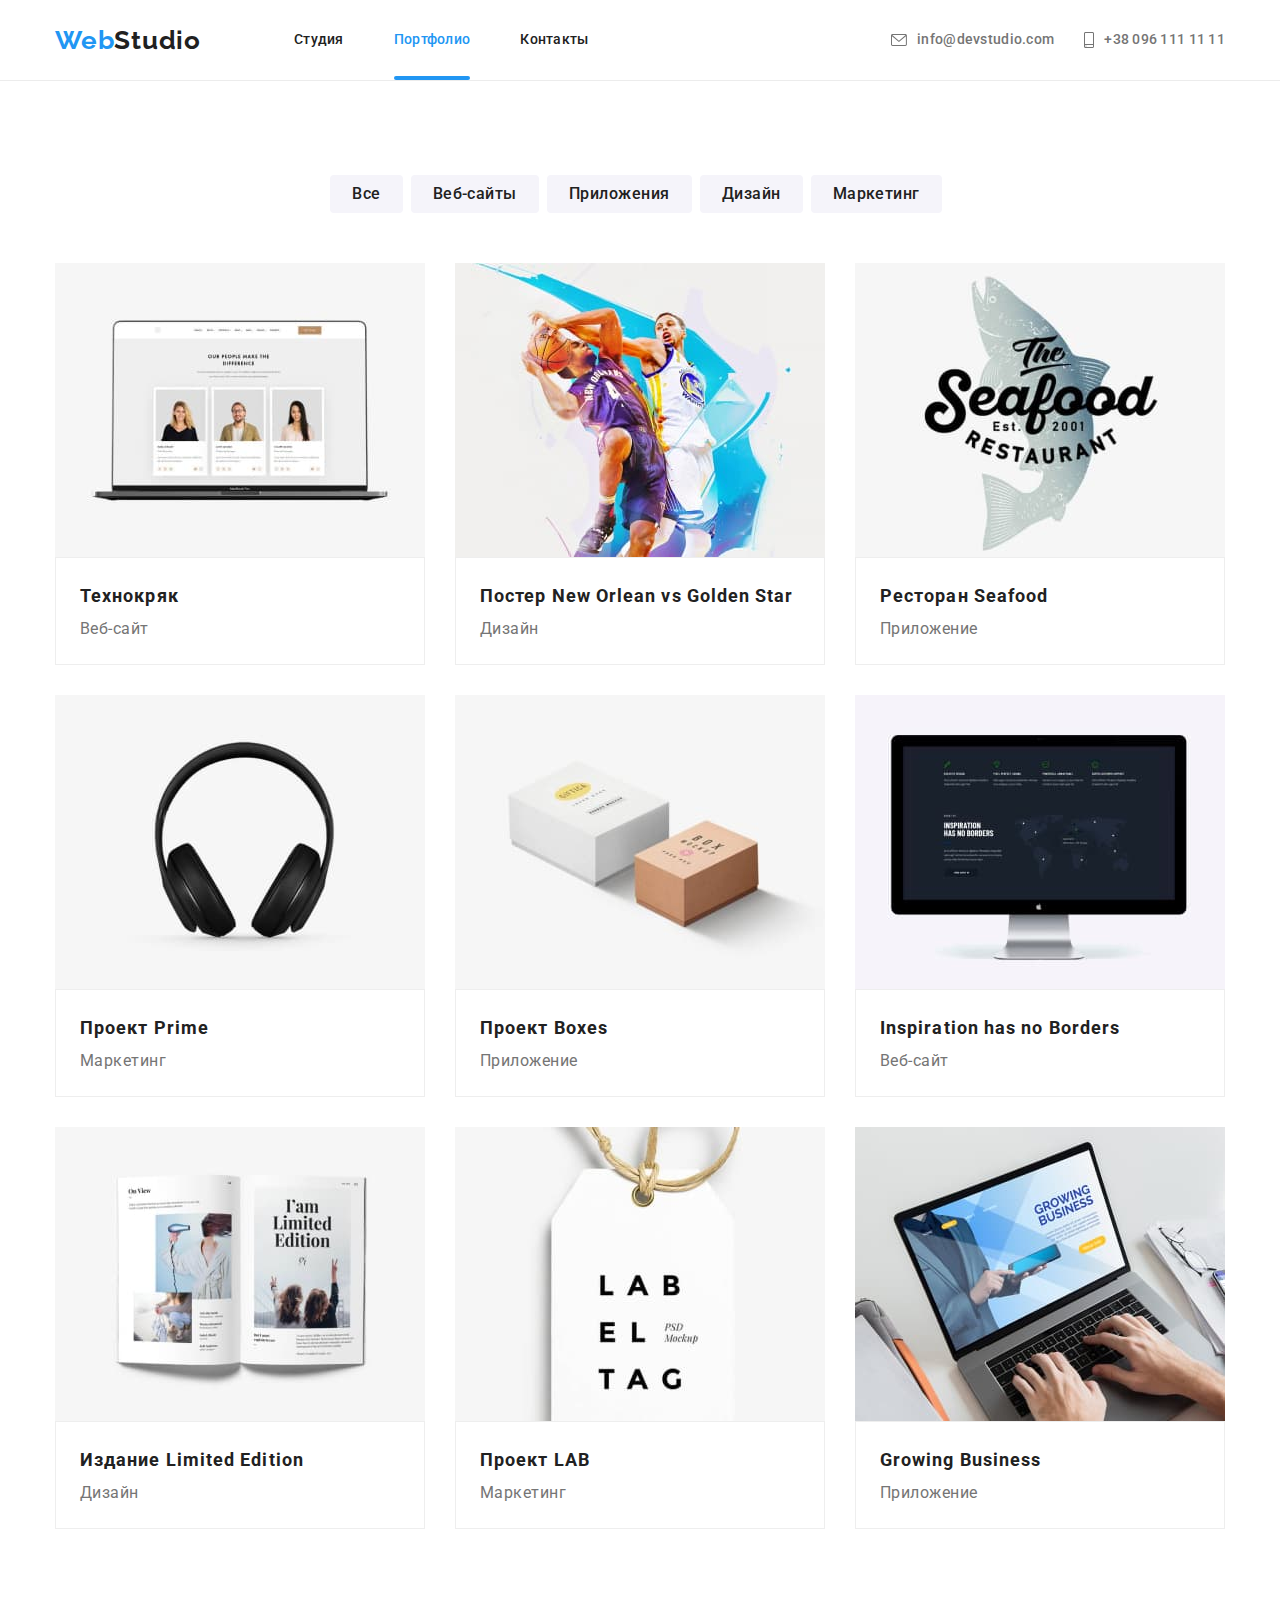
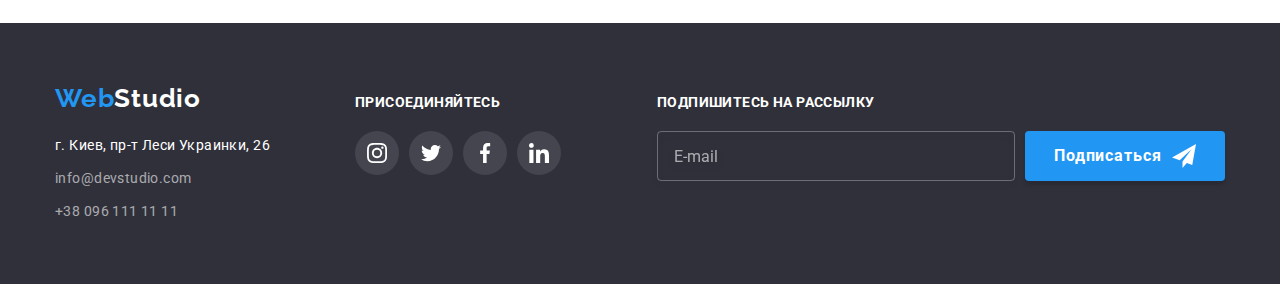
==== commit 00957145: "added moder normalize" ====
--- a/portfolio.html
+++ b/portfolio.html
@@ -11,7 +11,8 @@
     <link href="https://fonts.googleapis.com/css2?family=Raleway:wght@400;700&family=Roboto:wght@400;500;700;900&display=swap" rel="stylesheet"
         />
     <title>Студия</title>
-    <link rel="stylesheet" href="./css/styles.css">
+    <link rel="stylesheet" href="https://cdnjs.cloudflare.com/ajax/libs/modern-normalize/1.1.0/modern-normalize.min.css">
+    <link rel="stylesheet" href="./css/main.min.css">
   </head>
 
   <body>
@@ -246,8 +247,8 @@
           </address>
         </div>
 
-        <div class="footer-join">
-          <h3 class="footer-small-title">присоединяйтесь</h3>
+        <div class="footer__join">
+          <h3 class="footer__small-title">присоединяйтесь</h3>
 
           <ul class="list social-list footer__social-list">
             <li class="social-item footer__social-item">
@@ -284,13 +285,13 @@
           </ul>
         </div>
 
-        <div class="footer-signup">
-          <h3 class="footer-small-title">Подпишитесь на рассылку</h3>
+        <div class="footer__signup">
+          <h3 class="footer__small-title">Подпишитесь на рассылку</h3>
           <div class="signup-block">
             <input type="email" name="email" class="signup-input" placeholder="E-mail"/>
             <button type="submit" class="signup-button button btn">
               <span>Подписаться</span>
-              <svg class="footer-send-icon" width="24" height="24">
+              <svg class="footer__send-icon" width="24" height="24">
                 <use href="./images/icons.svg#icon-icon-send"></use>
               </svg>
             </button>
--- a/css/main.min.css
+++ b/css/main.min.css
@@ -0,0 +1 @@
+:root{--primary-text-color: #757575;--primary-title-color: #212121;--accent-color: #2196f3;--accent-secondary-color: #188CE8;--white-color: #FFFFFF;--background-gray-color: #f5f4fa;--background-dark-color: #2f303a;--icons-color: #AFB1B8}html{-webkit-box-sizing:border-box;box-sizing:border-box}*,*::before,*::after{-webkit-box-sizing:inherit;box-sizing:inherit}p,h1,h2,h3,h4,h5,h6{margin:0}ul{margin:0;padding-left:0}img{display:block;max-width:100%;height:auto}.list{margin:0;padding:0;list-style:none}.link{text-decoration:none}body{color:var(--primary-text-color);font-family:Roboto,sans-serif}.btn{cursor:pointer;border:none}.visually-hidden{position:absolute;white-space:nowrap;width:1px;height:1px;overflow:hidden;border:0;padding:0;clip:rect(0 0 0 0);-webkit-clip-path:inset(50%);clip-path:inset(50%);margin:-1px}.container{display:block;width:1200px;padding-left:15px;padding-right:15px;margin:0 auto}.logo{display:block;font-family:"Raleway",sans-serif;font-weight:700;font-size:26px;line-height:1.19;letter-spacing:.03em}.accent-text{color:var(--accent-color)}.button{display:-webkit-box;display:-ms-flexbox;display:flex;-webkit-box-align:center;-ms-flex-align:center;align-items:center;-webkit-box-pack:center;-ms-flex-pack:center;justify-content:center;border-radius:4px;height:50px;width:200px;font-weight:700;font-size:16px;line-height:1.88;letter-spacing:.06em;color:var(--white-color);background-color:var(--accent-color);-webkit-box-shadow:0px 4px 4px rgba(0,0,0,.15);box-shadow:0px 4px 4px rgba(0,0,0,.15);-webkit-transition:background-color 300ms cubic-bezier(0.4, 0, 0.2, 1);transition:background-color 300ms cubic-bezier(0.4, 0, 0.2, 1)}.button:hover,.button:focus{background-color:var(--accent-secondary-color)}.section-title{display:block;font-weight:700;font-size:36px;line-height:1.17;text-align:center;letter-spacing:.03em;color:var(--primary-title-color)}.social-list{display:-webkit-box;display:-ms-flexbox;display:flex}.social-link{display:-webkit-box;display:-ms-flexbox;display:flex;-webkit-box-align:center;-ms-flex-align:center;align-items:center;-webkit-box-pack:center;-ms-flex-pack:center;justify-content:center;width:44px;height:44px;border-radius:50%;-webkit-transition:fill 250ms cubic-bezier(0.4, 0, 0.2, 1),background-color 250ms cubic-bezier(0.4, 0, 0.2, 1);transition:fill 250ms cubic-bezier(0.4, 0, 0.2, 1),background-color 250ms cubic-bezier(0.4, 0, 0.2, 1)}.close-button{display:-webkit-box;display:-ms-flexbox;display:flex;-webkit-box-align:center;-ms-flex-align:center;align-items:center;-webkit-box-pack:center;-ms-flex-pack:center;justify-content:center;width:30px;height:30px;border-radius:50%;background-color:rgba(0,0,0,0);border:1px solid rgba(0,0,0,.1)}.header{display:-webkit-box;display:-ms-flexbox;display:flex;background-color:var(--white-color);-webkit-box-align:center;-ms-flex-align:center;align-items:center;border-bottom:1px solid #ececec}.header__container{display:-webkit-box;display:-ms-flexbox;display:flex;-webkit-box-align:center;-ms-flex-align:center;align-items:center}.header__logo{margin-left:0;margin-right:93px;padding:0;color:var(--primary-title-color)}.header-list{display:-webkit-box;display:-ms-flexbox;display:flex}.header-menu__item:not(:last-child){margin-right:50px}.header-menu__link{display:block;padding-top:32px;padding-bottom:32px;color:var(--primary-title-color)}.header-menu--current{color:var(--accent-color);position:relative}.header-menu--current::after{content:"";position:absolute;left:0;bottom:0;display:block;width:100%;height:4px;border-radius:2px;background-color:var(--accent-color)}.header-list__link{font-weight:500;font-size:14px;line-height:1.14;letter-spacing:.02em;-webkit-transition:color 250ms cubic-bezier(0.4, 0, 0.2, 1);transition:color 250ms cubic-bezier(0.4, 0, 0.2, 1)}.header-list__link:hover,.header-list__link:focus{color:var(--accent-color);fill:var(--accent-color)}.header-contacts{margin-right:0;margin-left:auto}.header-contacts__item:not(:last-child){margin-right:30px}.header-contacts__link{display:-webkit-box;display:-ms-flexbox;display:flex;color:var(--primary-text-color);-webkit-box-align:center;-ms-flex-align:center;align-items:center}.header-contacts__icon{margin-right:10px;fill:currentColor}.hero__container{padding-top:200px;padding-bottom:200px;text-align:center;margin:0 auto;max-width:1600px;height:600px;background-color:var(--background-dark-color);background-image:-webkit-gradient(linear, left top, right top, from(rgba(47, 48, 58, 0.4)), to(rgba(47, 48, 58, 0.4))),url("../images/img-hero.jpg");background-image:linear-gradient(to right, rgba(47, 48, 58, 0.4), rgba(47, 48, 58, 0.4)),url("../images/img-hero.jpg");background-position:center;background-repeat:no-repeat;background-size:cover}.hero__title{display:inline-block;width:696px;height:120px;font-weight:900;font-size:44px;line-height:1.36;text-align:center;letter-spacing:.06em;text-transform:uppercase;color:var(--white-color)}.hero__button{margin:30px auto auto}.features{padding-top:94px;padding-bottom:94px}.features__list{display:-webkit-box;display:-ms-flexbox;display:flex}.features__item{display:block;width:270px;padding:0}.features__item:not(:last-child){margin-right:30px}.features__icon-frame{display:-webkit-box;display:-ms-flexbox;display:flex;height:120px;-webkit-box-pack:center;-ms-flex-pack:center;justify-content:center;-webkit-box-align:center;-ms-flex-align:center;align-items:center;background-color:var(--background-gray-color);border-radius:4px;margin-bottom:30px}.features__icon{display:-webkit-box;display:-ms-flexbox;display:flex}.features__title{display:block;margin-bottom:10px;font-weight:700;font-size:14px;line-height:1.14;letter-spacing:.03em;text-transform:uppercase;color:var(--primary-title-color)}.features__text{display:block;font-weight:400;font-size:14px;line-height:1.71;letter-spacing:.03em}.work{padding-bottom:94px}.work__section-title{margin-bottom:50px}.work__list{display:-webkit-box;display:-ms-flexbox;display:flex}.work__item{display:block;width:370px;position:relative}.work__item:not(:last-child){margin-right:30px}.work__image{display:block}.work__text{display:block;width:100%;height:70px;padding-top:27px;text-align:center;background-color:rgba(47,48,58,.8);color:var(--white-color);font-weight:700;font-size:14px;line-height:1.14;letter-spacing:.03em;text-transform:uppercase;position:absolute;bottom:0}.team{padding-top:94px;padding-bottom:94px;background-color:var(--background-gray-color)}.team__section-title{margin-bottom:50px}.team__list{display:-webkit-box;display:-ms-flexbox;display:flex}.team__member{display:-webkit-box;display:-ms-flexbox;display:flex;-webkit-box-orient:vertical;-webkit-box-direction:normal;-ms-flex-direction:column;flex-direction:column;width:270px;background-color:var(--white-color);-webkit-box-shadow:0px 1px 3px rgba(0,0,0,.12),0px 1px 1px rgba(0,0,0,.14),0px 2px 1px rgba(0,0,0,.2);box-shadow:0px 1px 3px rgba(0,0,0,.12),0px 1px 1px rgba(0,0,0,.14),0px 2px 1px rgba(0,0,0,.2);border-radius:0px 0px 4px 4px}.team__member:not(:last-child){margin-right:30px}.team__member-text{display:block;padding:30px}.team__name{margin-bottom:10px;font-weight:500;font-size:16px;line-height:1.19;text-align:center;letter-spacing:.03em;color:var(--primary-title-color)}.team__job-title{font-weight:400;font-size:16px;line-height:1.19;text-align:center;letter-spacing:.03em}.team__social-list{margin-top:16px}.team__social-item+.team__social-item{margin-left:10px}.team__social-link{background-color:rgba(0,0,0,0);fill:var(--icons-color)}.team__social-link:hover,.team__social-link:focus{background-color:var(--accent-color);fill:var(--white-color)}.clients{padding-top:94px;padding-bottom:94px}.clients__list{display:-webkit-box;display:-ms-flexbox;display:flex;-webkit-box-pack:center;-ms-flex-pack:center;justify-content:center;margin-top:50px}.clients__item+.clients__item{margin-left:30px}.clients__link{display:-webkit-box;display:-ms-flexbox;display:flex;-webkit-box-align:center;-ms-flex-align:center;align-items:center;-webkit-box-pack:center;-ms-flex-pack:center;justify-content:center;width:170px;height:92px;border-radius:4px;fill:var(--icons-color);border:1px solid var(--icons-color);-webkit-transition:fill 250ms cubic-bezier(0.4, 0, 0.2, 1),border-color 250ms cubic-bezier(0.4, 0, 0.2, 1);transition:fill 250ms cubic-bezier(0.4, 0, 0.2, 1),border-color 250ms cubic-bezier(0.4, 0, 0.2, 1)}.clients__link:hover,.clients__link:focus{fill:var(--accent-color);border-color:var(--accent-color)}.footer{background-color:var(--background-dark-color)}.footer__container{display:-webkit-box;display:-ms-flexbox;display:flex}.footer__logo{display:block;margin-bottom:20px;color:var(--white-color)}.footer__address{padding-top:60px;padding-bottom:60px;display:block;width:301px;margin:0}.footer__address-item:not(:last-child){margin-bottom:9px}.footer__address-link{display:block;font-style:normal;font-weight:400;font-size:14px;line-height:1.71;letter-spacing:.03em}.footer__address-link--street-address{color:var(--white-color)}.footer__address-link--contact{color:rgba(255,255,255,.6);-webkit-transition:color 250ms cubic-bezier(0.4, 0, 0.2, 1);transition:color 250ms cubic-bezier(0.4, 0, 0.2, 1)}.footer__address-link--contact:hover,.footer__address-link--contact:focus{color:var(--accent-color)}.footer__join{display:block;padding-top:72px;width:303px;margin:0}.footer__small-title{margin-bottom:20px;font-weight:700;font-size:14px;line-height:1.14;letter-spacing:.03em;text-transform:uppercase;color:var(--white-color)}.footer__social-item+.footer__social-item{margin-left:10px}.footer__social-link{background-color:rgba(255,255,255,.1);fill:var(--white-color)}.footer__social-link:hover,.footer__social-link:focus{background-color:var(--accent-color)}.footer__signup{display:block;padding-top:72px;width:570px;margin:0}.signup-block{display:-webkit-box;display:-ms-flexbox;display:flex;width:100%}.signup-input{width:358px;height:50px;border:1px solid rgba(255,255,255,.3);-webkit-filter:drop-shadow(0px 4px 4px rgba(0, 0, 0, 0.15));filter:drop-shadow(0px 4px 4px rgba(0, 0, 0, 0.15));border-radius:4px;background-color:rgba(0,0,0,0);color:var(--white-color);padding-left:16px}.signup-input::-webkit-input-placeholder{color:rgba(255,255,255,.6)}.signup-input::-moz-placeholder{color:rgba(255,255,255,.6)}.signup-input:-ms-input-placeholder{color:rgba(255,255,255,.6)}.signup-input::-ms-input-placeholder{color:rgba(255,255,255,.6)}.signup-input::placeholder{color:rgba(255,255,255,.6)}.signup-button{margin-left:10px}.footer__send-icon{fill:var(--white-color);display:inline-block;margin-left:10px}.portfolio-section{display:block;padding-top:94px;padding-bottom:94px}.filter{display:-webkit-box;display:-ms-flexbox;display:flex;-webkit-box-align:center;-ms-flex-align:center;align-items:center;margin-bottom:50px}.filter__buttons-list{display:-webkit-box;display:-ms-flexbox;display:flex;-webkit-box-align:center;-ms-flex-align:center;align-items:center;margin:0 auto}.filter__button{display:block;margin:0 8px 0 0;padding:6px 22px;font-family:inherit;font-weight:500;font-size:16px;line-height:1.63;text-align:center;letter-spacing:.03em;color:var(--primary-title-color);background-color:var(--background-gray-color);border-radius:4px;-webkit-transition:color 250ms cubic-bezier(0.4, 0, 0.2, 1),background-color 250ms cubic-bezier(0.4, 0, 0.2, 1),-webkit-box-shadow 250ms cubic-bezier(0.4, 0, 0.2, 1);transition:color 250ms cubic-bezier(0.4, 0, 0.2, 1),background-color 250ms cubic-bezier(0.4, 0, 0.2, 1),-webkit-box-shadow 250ms cubic-bezier(0.4, 0, 0.2, 1);transition:color 250ms cubic-bezier(0.4, 0, 0.2, 1),background-color 250ms cubic-bezier(0.4, 0, 0.2, 1),box-shadow 250ms cubic-bezier(0.4, 0, 0.2, 1);transition:color 250ms cubic-bezier(0.4, 0, 0.2, 1),background-color 250ms cubic-bezier(0.4, 0, 0.2, 1),box-shadow 250ms cubic-bezier(0.4, 0, 0.2, 1),-webkit-box-shadow 250ms cubic-bezier(0.4, 0, 0.2, 1)}.filter__button:hover,.filter__button:focus{-webkit-box-shadow:0px 3px 1px rgba(0,0,0,.1),0px 1px 2px rgba(0,0,0,.08),0px 2px 2px rgba(0,0,0,.12);box-shadow:0px 3px 1px rgba(0,0,0,.1),0px 1px 2px rgba(0,0,0,.08),0px 2px 2px rgba(0,0,0,.12);color:var(--white-color);background-color:var(--accent-color)}.projects__list{display:-webkit-box;display:-ms-flexbox;display:flex;-ms-flex-wrap:wrap;flex-wrap:wrap}.projects__item{display:block;width:370px;margin-right:30px;margin-bottom:30px;-webkit-transition:-webkit-box-shadow 250ms cubic-bezier(0.4, 0, 0.2, 1);transition:-webkit-box-shadow 250ms cubic-bezier(0.4, 0, 0.2, 1);transition:box-shadow 250ms cubic-bezier(0.4, 0, 0.2, 1);transition:box-shadow 250ms cubic-bezier(0.4, 0, 0.2, 1), -webkit-box-shadow 250ms cubic-bezier(0.4, 0, 0.2, 1)}.projects__item:nth-child(3n){margin-right:0}.projects__item:nth-last-child(-n+3){margin-bottom:0}.projects__item:hover{-webkit-box-shadow:0px 1px 1px rgba(0,0,0,.12),0px 4px 4px rgba(0,0,0,.06),1px 4px 6px rgba(0,0,0,.16);box-shadow:0px 1px 1px rgba(0,0,0,.12),0px 4px 4px rgba(0,0,0,.06),1px 4px 6px rgba(0,0,0,.16)}.projects__cover-wrap{position:relative;overflow:hidden}.projects__cover-text{position:absolute;height:100%;width:100%;left:0;top:0;padding:63px 24px;font-weight:400;font-size:18px;line-height:1.56;letter-spacing:.03em;color:var(--white-color);background-color:rgba(33,150,243,.9);-webkit-transform:translateY(100%);transform:translateY(100%);-webkit-transition:-webkit-transform 250ms cubic-bezier(0.4, 0, 0.2, 1);transition:-webkit-transform 250ms cubic-bezier(0.4, 0, 0.2, 1);transition:transform 250ms cubic-bezier(0.4, 0, 0.2, 1);transition:transform 250ms cubic-bezier(0.4, 0, 0.2, 1), -webkit-transform 250ms cubic-bezier(0.4, 0, 0.2, 1)}.projects__item:hover .projects__cover-text{-webkit-transform:translateY(0%);transform:translateY(0%)}.projects__text{display:block;border:1px solid #eee;padding:20px 24px}.projects__name{font-weight:700;font-size:18px;line-height:2;letter-spacing:.06em;color:var(--primary-title-color)}.projects__type{font-weight:400;font-size:16px;line-height:1.88;letter-spacing:.03em}.backdrop{position:fixed;background-color:rgba(0,0,0,.2);top:0;width:100%;height:100%;-webkit-transition:opacity 1000ms,visibility 1000ms;transition:opacity 1000ms,visibility 1000ms}.modal{position:absolute;top:50%;left:50%;-webkit-transform:scale(1) translate(-50%, -50%);transform:scale(1) translate(-50%, -50%);width:528px;height:581px;background-color:#fff;-webkit-box-shadow:0px 1px 3px rgba(0,0,0,.12),0px 1px 1px rgba(0,0,0,.14),0px 2px 1px rgba(0,0,0,.2);box-shadow:0px 1px 3px rgba(0,0,0,.12),0px 1px 1px rgba(0,0,0,.14),0px 2px 1px rgba(0,0,0,.2);border-radius:4px;-webkit-transition:-webkit-transform 1000ms cubic-bezier(0.4, 0, 0.2, 1);transition:-webkit-transform 1000ms cubic-bezier(0.4, 0, 0.2, 1);transition:transform 1000ms cubic-bezier(0.4, 0, 0.2, 1);transition:transform 1000ms cubic-bezier(0.4, 0, 0.2, 1), -webkit-transform 1000ms cubic-bezier(0.4, 0, 0.2, 1);padding:40px}.backdrop.is-hidden .modal{-webkit-transform:translate(-50%, -50%) scale(1.5);transform:translate(-50%, -50%) scale(1.5)}.is-hidden{opacity:0;pointer-events:none;visibility:hidden;position:absolute}.modal__close-button{position:absolute;top:8px;right:8px}.modal__title{font-weight:700;font-size:20px;line-height:1.15x;text-align:center;letter-spacing:.03em;color:var(--primary-title-color)}.modal__form{margin-top:12px}.form__field{margin:0 0 10px 0}.form__label{font-weight:400;font-size:12px;line-height:1.17;letter-spacing:.01em;color:var(--primary-text-color)}.form__input-wrap{position:relative;margin-top:4px}.form__input{width:100%;height:40px;border:1px solid rgba(33,33,33,.2);border-radius:4px;background-color:rgba(0,0,0,0);padding-left:42px;color:#212121;outline:none;-webkit-transition:border-color 300ms cubic-bezier(0.4, 0, 0.2, 1);transition:border-color 300ms cubic-bezier(0.4, 0, 0.2, 1)}.form__input:focus{border-color:var(--accent-color)}.form__input-icon{position:absolute;left:12px;top:50%;-webkit-transform:translateY(-50%);transform:translateY(-50%);fill:#212121;-webkit-transition:fill 300ms cubic-bezier(0.4, 0, 0.2, 1);transition:fill 300ms cubic-bezier(0.4, 0, 0.2, 1)}.form__input:focus+.form__input-icon{fill:var(--accent-color)}.form__comment-box{width:100%;height:120px;padding:12px;border:1px solid rgba(33,33,33,.2);border-radius:4px;resize:none;outline:none;-webkit-transition:border-color 300ms cubic-bezier(0.4, 0, 0.2, 1);transition:border-color 300ms cubic-bezier(0.4, 0, 0.2, 1)}.form__comment-box::-webkit-input-placeholder{font-weight:400;font-size:14px;line-height:1.14x;letter-spacing:.01em;color:rgba(117,117,117,.5)}.form__comment-box::-moz-placeholder{font-weight:400;font-size:14px;line-height:1.14x;letter-spacing:.01em;color:rgba(117,117,117,.5)}.form__comment-box:-ms-input-placeholder{font-weight:400;font-size:14px;line-height:1.14x;letter-spacing:.01em;color:rgba(117,117,117,.5)}.form__comment-box::-ms-input-placeholder{font-weight:400;font-size:14px;line-height:1.14x;letter-spacing:.01em;color:rgba(117,117,117,.5)}.form__comment-box::placeholder{font-weight:400;font-size:14px;line-height:1.14x;letter-spacing:.01em;color:rgba(117,117,117,.5)}.form__comment-box:focus{border-color:var(--accent-color)}.check-icon{display:inline-block;margin-left:12px;margin-right:8px;width:16px;height:15px;background-color:rgba(0,0,0,0);fill:rgba(0,0,0,0);border:2px solid #212121;border-radius:2px;-webkit-transition:fill 300ms cubic-bezier(0.4, 0, 0.2, 1),background-color 300ms cubic-bezier(0.4, 0, 0.2, 1);transition:fill 300ms cubic-bezier(0.4, 0, 0.2, 1),background-color 300ms cubic-bezier(0.4, 0, 0.2, 1)}.hidden-check:checked+.form__agreement .check-icon{border:none;background-color:var(--accent-color);fill:var(--white-color)}.form__agreement{display:block;font-weight:400;font-size:14px;line-height:1.71;letter-spacing:.03em;margin-top:20px;margin-bottom:0}.form__agreement--text-accent{color:var(--accent-color);text-decoration:underline}.send-button{margin:20px auto 0}/*# sourceMappingURL=main.min.css.map */